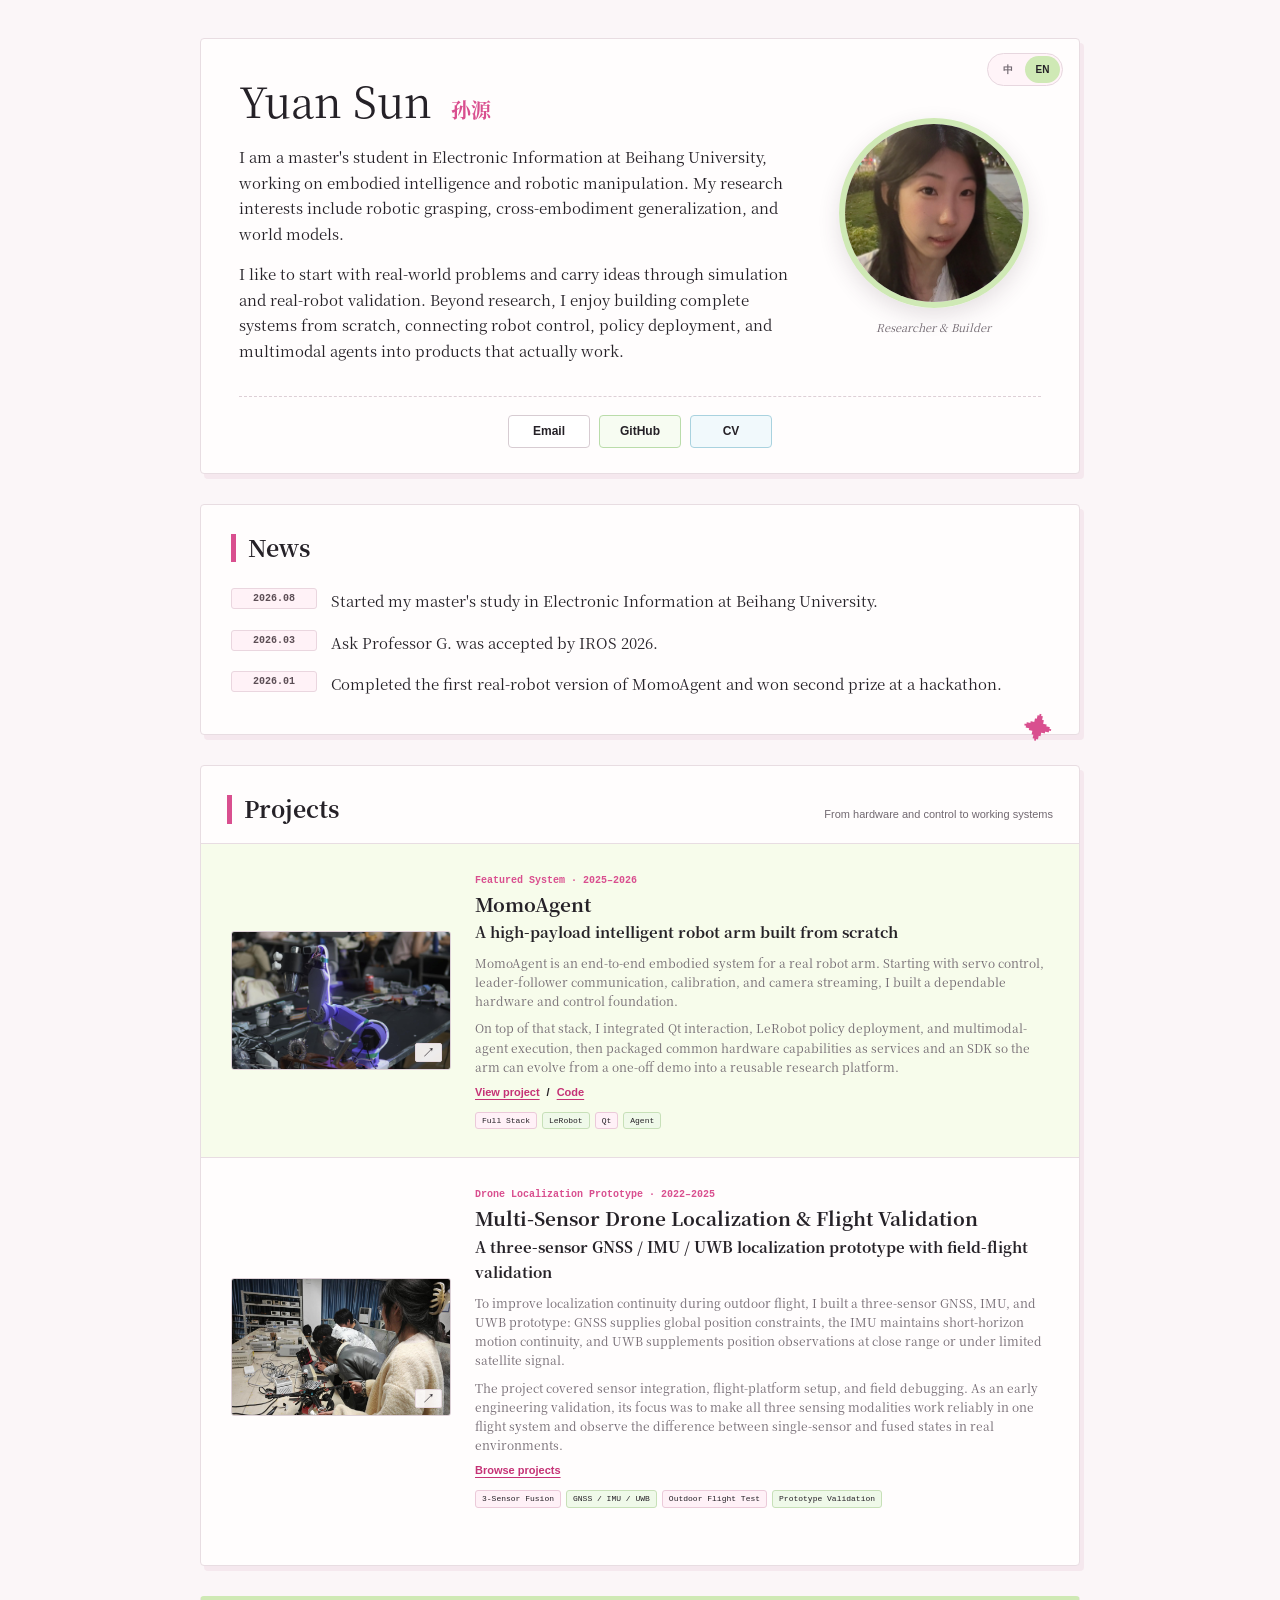
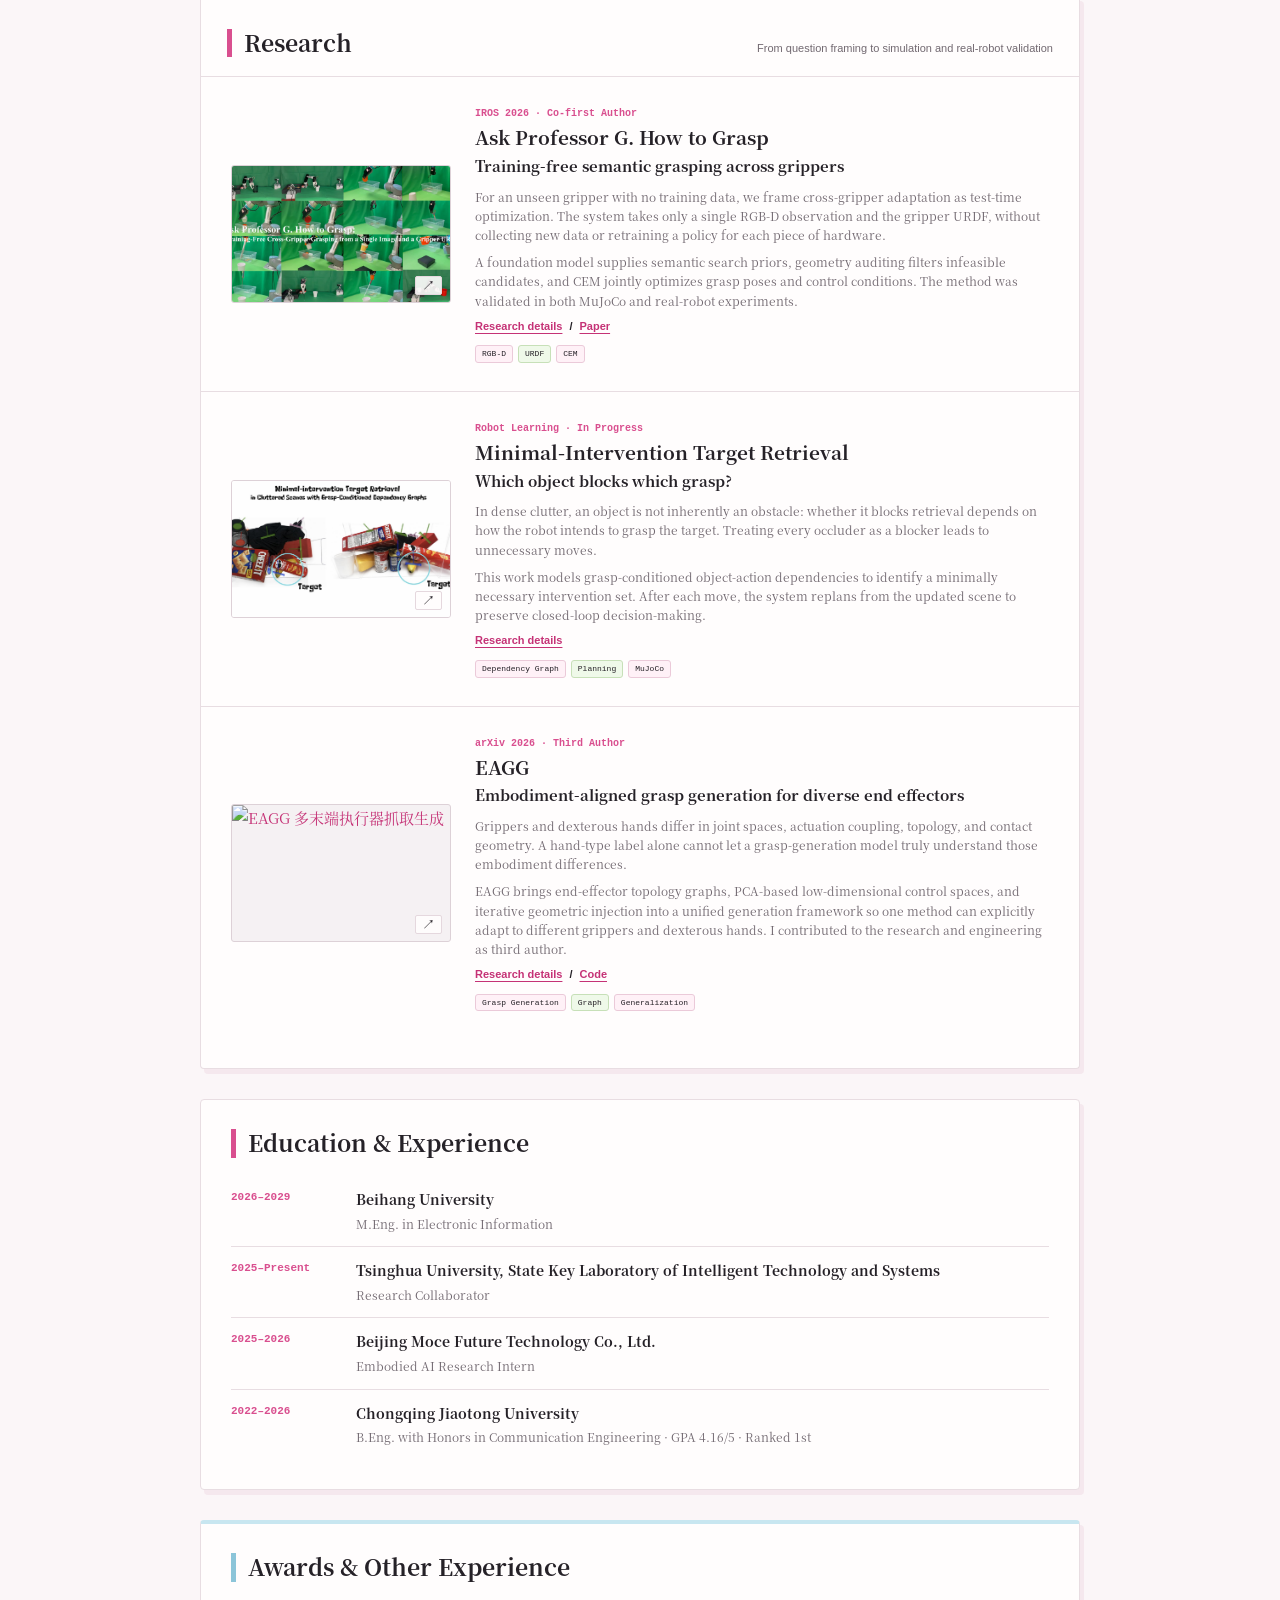
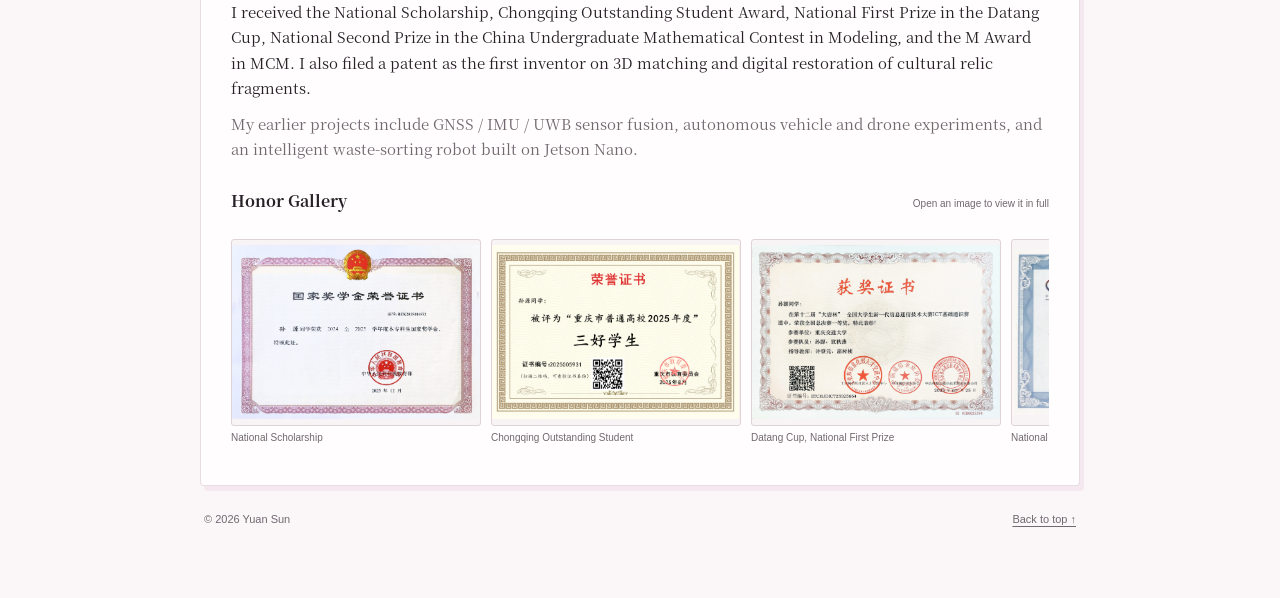
==== index.html @ 345ff71c "Present drone work as fusion prototype" ====
<!doctype html>
<html lang="zh-CN">
    <head>
        <meta charset="UTF-8"/>
        <meta name="viewport" content="width=device-width, initial-scale=1"/>
        <meta name="description" content="孙源的个人主页：具身智能、机器人抓取与真实机器人系统。"/>
        <title>孙源 | 具身智能与机器人</title>
        <link rel="icon" href="data:,"/>
        <link rel="stylesheet" href="styles.css"/>
        <script src="script.js" defer></script>
    </head>
    <body>
        <main class="page" id="top">
            <section class="profile-section" aria-labelledby="profile-title">
                <div class="language-switch" role="group" aria-label="语言 / Language">
                    <button type="button" data-lang-button="zh" aria-pressed="true">中</button>
                    <button type="button" data-lang-button="en" aria-pressed="false">EN</button>
                </div>
                <div class="profile-copy">
                    <h1 id="profile-title"><span data-zh="孙源" data-en="Yuan Sun">孙源</span> <small data-zh="Yuan Sun" data-en="孙源">Yuan Sun</small></h1>
                    <p data-zh="我是北京航空航天大学电子信息硕士研究生，目前围绕具身智能与机器人操作开展研究。我关注机器人抓取、跨具身泛化与世界模型。" data-en="I am a master's student in Electronic Information at Beihang University, working on embodied intelligence and robotic manipulation. My research interests include robotic grasping, cross-embodiment generalization, and world models.">
            我是北京航空航天大学电子信息硕士研究生，目前围绕具身智能与机器人操作开展研究。我关注机器人抓取、跨具身泛化与世界模型。 </p>
                    <p data-zh="我喜欢从现实问题出发，把方法一直做到仿真实验和真实机器人验证。除了科研，我也享受从零搭建完整系统，将机械臂控制、策略部署和多模态 Agent 连成真正能运行的产品。" data-en="I like to start with real-world problems and carry ideas through simulation and real-robot validation. Beyond research, I enjoy building complete systems from scratch, connecting robot control, policy deployment, and multimodal agents into products that actually work.">
            我喜欢从现实问题出发，去解决问题和验证方法，想要做真正有意义的工作。除了科研，我也享受从零搭建完整系统，将机械臂控制、策略部署和多模态 Agent 连成真正能运行的产品。 </p>
                </div>
                <figure class="profile-photo">
                    <img src="assets/profile2.jpg" width="900" height="1193" alt="孙源的生活照"/>
                    <figcaption data-zh="研究者 / 开发者" data-en="Researcher &amp; Builder">研究者 / 开发者</figcaption>
                </figure>
                <div class="profile-links">
                    <a href="mailto:17303347797@163.com">Email</a>
                    <a href="https://github.com/sunyuan1111" target="_blank" rel="noreferrer">GitHub</a>
                    <a href="Yuan_Resume%20(1).pdf" target="_blank" data-zh="简历" data-en="CV">CV</a>
                </div>
            </section>
            <section class="content-section news-section" id="news" aria-labelledby="news-title">
                <h2 data-zh="最近" data-en="News" id="news-title">最近</h2>
                <ul class="news-list">
                    <li>
                        <time>2026.08</time>
                        <span data-zh="开始在北京航空航天大学攻读电子信息硕士学位。" data-en="Started my master's study in Electronic Information at Beihang University.">开始在北京航空航天大学攻读电子信息硕士学位。</span>
                    </li>
                    <li>
                        <time>2026.03</time>
                        <span data-zh="Ask Professor G. 被 IROS 2026 接收。" data-en="Ask Professor G. was accepted by IROS 2026."><strong>Ask Professor G.</strong> 被 IROS 2026 接收。</span>
                    </li>
                    <li>
                        <time>2026.01</time>
                        <span data-zh="完成 MomoAgent 首版真实机械臂系统，并获黑客松二等奖。" data-en="Completed the first real-robot version of MomoAgent and won second prize at a hackathon.">完成 <strong>MomoAgent</strong> 首版真实机械臂系统并开源<br></span>
                    </li>
                </ul>
            </section>
            <section class="content-section projects-section" id="projects" aria-labelledby="projects-title">
                <div class="section-head">
                    <h2 id="projects-title" data-zh="项目" data-en="Projects">项目</h2>
                    <p data-zh="从硬件、控制到可用系统" data-en="From hardware and control to working systems">从硬件、控制到可用系统</p>
                </div>
                <article class="project-row featured">
                    <a class="project-media" href="momoagent.html"> <img src="assets/momo1.jpg" width="1400" height="788" alt="MomoAgent 真实机械臂演示"/> </a>
                    <div class="project-copy">
                        <p class="venue" data-zh="重点系统 · 2025–2026" data-en="Featured System · 2025–2026"> 2025–2026</p>
                        <h3><a href="momoagent.html">MomoAgent</a></h3>
                        <p class="subtitle" data-zh="从零构建的高负载智能机械臂" data-en="A high-payload intelligent robot arm built from scratch">从零构建的高负载智能机械臂</p>
                        <p data-zh="MomoAgent 是一套面向真实机械臂的端到端具身系统。我从舵机控制、主从臂通信、标定和相机传输出发，搭建了能够稳定运行的硬件与控制底座。" data-en="MomoAgent is an end-to-end embodied system for a real robot arm. Starting with servo control, leader-follower communication, calibration, and camera streaming, I built a dependable hardware and control foundation.">MomoAgent 是一套面向真实机械臂的端到端具身系统。我从舵机控制、主从臂通信、标定和相机传输出发，搭建了能够稳定运行的硬件与控制底座。</p>
                        <p data-zh="在此之上，我接入 Qt 交互、LeRobot 策略部署与多模态 Agent 执行，并将常用硬件能力封装为服务与 SDK，让机械臂从一次性演示逐步成为可复用、可迭代的研究平台。" data-en="On top of that stack, I integrated Qt interaction, LeRobot policy deployment, and multimodal-agent execution, then packaged common hardware capabilities as services and an SDK so the arm can evolve from a one-off demo into a reusable research platform.">在此之上，我接入 Qt 交互、LeRobot 策略部署与多模态 Agent 执行，并将常用硬件能力封装为服务与 SDK，让机械臂从一次性演示逐步成为可复用、可迭代的研究平台。</p>
                        <p class="project-links"><a href="momoagent.html" data-zh="查看项目详情" data-en="View project">查看项目详情</a><span aria-hidden="true">/</span><a href="https://github.com/wanhaoniu/MomoAgent" target="_blank" rel="noreferrer">Code</a></p>
                        <div class="tags">
                            <span>Full Stack</span>
                            <span>LeRobot</span>
                            <span>Qt</span>
                            <span>Agent</span>
                        </div>
                    </div>
                </article>
                <article class="project-row">
                    <a class="project-media" href="projects.html"> <img src="项目照片/无人机3.png" width="1400" height="788" alt="无人机实验"/> </a>
                    <div class="project-copy">
                        <p class="venue" data-zh="无人机定位原型 · 2022–2025" data-en="Drone Localization Prototype · 2022–2025">
 2022–2025</p>
                        <h3><a href="projects.html" data-zh="多源融合无人机定位与飞行验证" data-en="Multi-Sensor Drone Localization &amp; Flight Validation">多源融合无人机定位与飞行验证</a></h3>
                        <p class="subtitle" data-zh="GNSS / IMU / UWB 三源定位原型与外场飞行调试" data-en="A three-sensor GNSS / IMU / UWB localization prototype with field-flight validation">GNSS / IMU / UWB 三源定位原型与外场飞行调试</p>
                        <p data-zh="围绕无人机在外场飞行中的定位连续性，我完成了 GNSS、IMU 与 UWB 的三源定位原型：GNSS 提供全局位置约束，IMU 保持短时运动状态连续，UWB 为近距离与信号受限条件补充位置观测。" data-en="To improve localization continuity during outdoor flight, I built a three-sensor GNSS, IMU, and UWB prototype: GNSS supplies global position constraints, the IMU maintains short-horizon motion continuity, and UWB supplements position observations at close range or under limited satellite signal.">围绕无人机在外场飞行中的定位连续性，我完成了 GNSS、IMU 与 UWB 的三源定位原型：GNSS 提供全局位置约束，IMU 保持短时运动状态连续，UWB 为近距离与信号受限条件补充位置观测。</p>
                        <p data-zh="项目覆盖传感器接入、飞行平台集成与外场调试；我将它作为一次早期工程验证，重点是让三类传感器在同一飞行系统中稳定协同，并观察真实环境中单源与融合状态的差异。" data-en="The project covered sensor integration, flight-platform setup, and field debugging. As an early engineering validation, its focus was to make all three sensing modalities work reliably in one flight system and observe the difference between single-sensor and fused states in real environments.">项目覆盖传感器接入、飞行平台集成与外场调试；我将它作为一次早期工程验证，重点是让三类传感器在同一飞行系统中稳定协同，并观察真实环境中单源与融合状态的差异。</p>
                        <p class="project-links"><a href="projects.html" data-zh="查看项目集合" data-en="Browse projects">查看项目集合</a></p>
                        <div class="tags">
                            <span>3-Sensor Fusion</span>
                            <span>GNSS / IMU / UWB</span>
                            <span>Outdoor Flight Test</span>
                            <span>Prototype Validation</span>
                        </div>
                    </div>
                </article>
            </section>
            <section class="content-section projects-section research-section" id="research" aria-labelledby="research-title">
                <div class="section-head">
                    <h2 id="research-title" data-zh="科研" data-en="Research">科研</h2>
                    <p data-zh="从问题定义到仿真与真机验证" data-en="From question framing to simulation and real-robot validation">从问题定义到仿真与真机验证</p>
                </div>
                <article class="project-row">
                    <a class="project-media" href="ask-professor-g.html"> <img src="assets/iros.jpg" width="1400" height="784" alt="Ask Professor G 跨夹爪抓取实验"/> </a>
                    <div class="project-copy">
                        <p class="venue" data-zh="IROS 2026 · 共同一作" data-en="IROS 2026 · Co-first Author">IROS 2026
</p>
                        <h3><a href="ask-professor-g.html">Ask Professor G. How to Grasp</a></h3>
                        <p class="subtitle" data-zh="无需训练的跨夹爪语义抓取" data-en="Training-free semantic grasping across grippers">无需训练的跨夹爪语义抓取</p>
                        <p data-zh="面对一个没有训练数据的新夹爪，我们将跨夹爪适配转化为测试时优化：系统只接收单帧 RGB-D 观测和夹爪 URDF，不依赖为每种硬件重新采集数据或训练策略。" data-en="For an unseen gripper with no training data, we frame cross-gripper adaptation as test-time optimization. The system takes only a single RGB-D observation and the gripper URDF, without collecting new data or retraining a policy for each piece of hardware.">面对一个没有训练数据的新夹爪，我们将跨夹爪适配转化为测试时优化：系统只接收单帧 RGB-D 观测和夹爪 URDF，不依赖为每种硬件重新采集数据或训练策略。</p>
                        <p data-zh="基础模型提供语义搜索先验，几何审计筛除不可执行候选，再通过 CEM 联合优化抓取位姿与控制条件；方法已在 MuJoCo 与真实机器人上完成验证。" data-en="A foundation model supplies semantic search priors, geometry auditing filters infeasible candidates, and CEM jointly optimizes grasp poses and control conditions. The method was validated in both MuJoCo and real-robot experiments.">基础模型提供语义搜索先验，几何审计筛除不可执行候选，再通过 CEM 联合优化抓取位姿与控制条件；方法已在 MuJoCo 与真实机器人上完成验证。</p>
                        <p class="project-links"><a href="ask-professor-g.html" data-zh="研究详情" data-en="Research details">研究详情</a><span aria-hidden="true">/</span><a href="项目照片/iros.pdf" target="_blank" rel="noreferrer">Paper</a></p>
                        <div class="tags">
                            <span>RGB-D</span>
                            <span>URDF</span>
                            <span>CEM</span>
                        </div>
                    </div>
                </article>
                <article class="project-row">
                    <a class="project-media" href="minimal-intervention.html"> <img src="assets/corl1.jpg" width="1400" height="788" alt="抓取条件下的物体动作依赖"/> </a>
                    <div class="project-copy">
                        <p class="venue" data-zh="机器人学习 · 进行中" data-en="Robot Learning · In Progress">CORL 2026
</p>
                        <h3><a href="minimal-intervention.html">Minimal-Intervention Target Retrieval</a></h3>
                        <p class="subtitle" data-zh="哪个物体，阻塞了哪一个抓取？" data-en="Which object blocks which grasp?">哪个物体，阻塞了哪一个抓取？</p>
                        <p data-zh="在密集堆叠中，一个物体并不天然是障碍物：它是否阻塞，取决于机器人此刻想以哪种方式抓取目标。若把所有遮挡都当作障碍，系统会产生不必要的搬运。" data-en="In dense clutter, an object is not inherently an obstacle: whether it blocks retrieval depends on how the robot intends to grasp the target. Treating every occluder as a blocker leads to unnecessary moves.">在密集堆叠中，一个物体并不天然是障碍物：它是否阻塞，取决于机器人此刻想以哪种方式抓取目标。若把所有遮挡都当作障碍，系统会产生不必要的搬运。</p>
                        <p data-zh="该工作建模抓取条件下的物体–动作依赖，寻找最小必要介入集合；每次移动后，系统再基于新场景重新规划，以保持闭环决策。" data-en="This work models grasp-conditioned object-action dependencies to identify a minimally necessary intervention set. After each move, the system replans from the updated scene to preserve closed-loop decision-making.">该工作建模抓取条件下的物体–动作依赖，寻找最小必要介入集合；每次移动后，系统再基于新场景重新规划，以保持闭环决策。</p>
                        <p class="project-links"><a href="minimal-intervention.html" data-zh="研究详情" data-en="Research details">研究详情</a></p>
                        <div class="tags">
                            <span>Dependency Graph</span>
                            <span>Planning</span>
                            <span>MuJoCo</span>
                        </div>
                    </div>
                </article>
                <article class="project-row">
                    <a class="project-media" href="eagg.html"> <img src="assets/eagg1.jpg" width="1400" height="788" alt="EAGG 多末端执行器抓取生成"/> </a>
                    <div class="project-copy">
                        <p class="venue" data-zh="arXiv 2026 · 第三作者" data-en="arXiv 2026 · Third Author">TRO
</p>
                        <h3><a href="eagg.html">EAGG</a></h3>
                        <p class="subtitle" data-zh="面向多末端执行器的具身对齐抓取生成" data-en="Embodiment-aligned grasp generation for diverse end effectors">面向多末端执行器的具身对齐抓取生成</p>
                        <p data-zh="不同夹爪与灵巧手的关节维度、驱动耦合、拓扑结构和接触几何并不统一；仅用一个手型标签，无法让抓取生成模型真正理解具身差异。" data-en="Grippers and dexterous hands differ in joint spaces, actuation coupling, topology, and contact geometry. A hand-type label alone cannot let a grasp-generation model truly understand those embodiment differences.">不同夹爪与灵巧手的关节维度、驱动耦合、拓扑结构和接触几何并不统一；仅用一个手型标签，无法让抓取生成模型真正理解具身差异。</p>
                        <p data-zh="EAGG 将末端执行器拓扑图、PCA 低维控制空间与迭代几何注入引入统一生成框架，使同一套方法能够显式适配不同的夹爪与灵巧手。我作为第三作者参与了研究与工程实现。" data-en="EAGG brings end-effector topology graphs, PCA-based low-dimensional control spaces, and iterative geometric injection into a unified generation framework so one method can explicitly adapt to different grippers and dexterous hands. I contributed to the research and engineering as third author.">EAGG 将末端执行器拓扑图、PCA 低维控制空间与迭代几何注入引入统一生成框架，使同一套方法能够显式适配不同的夹爪与灵巧手。我作为第三作者参与了研究与工程实现。</p>
                        <p class="project-links"><a href="eagg.html" data-zh="研究详情" data-en="Research details">研究详情</a><span aria-hidden="true">/</span><a href="https://github.com/wanhaoniu/EAGG" target="_blank" rel="noreferrer">Code</a></p>
                        <div class="tags">
                            <span>Grasp Generation</span>
                            <span>Graph</span>
                            <span>Generalization</span>
                        </div>
                    </div>
                </article>
            </section>
            <section class="content-section" id="experience" aria-labelledby="experience-title">
                <h2 id="experience-title" data-zh="学习与工作" data-en="Education &amp; Experience">学习与工作</h2>
                <ol class="experience-list">
                    <li>
                        <time data-zh="2026–2029" data-en="2026–2029">2026–2029</time>
                        <div>
                            <strong data-zh="北京航空航天大学" data-en="Beihang University">北京航空航天大学</strong>
                            <span data-zh="电子信息硕士" data-en="M.Eng. in Electronic Information">电子信息硕士</span>
                        </div>
                    </li>
                    <li>
                        <time data-zh="2025–至今" data-en="2025–Present">2025–至今</time>
                        <div>
                            <strong data-zh="清华大学智能技术与系统实验室" data-en="Tsinghua University, State Key Laboratory of Intelligent Technology and Systems">清华大学智能技术与系统实验室</strong>
                            <span data-zh="科研合作者" data-en="Research Collaborator">科研合作者</span>
                        </div>
                    </li>
                    <li>
                        <time>2025–2026</time>
                        <div>
                            <strong data-zh="北京莫测未来科技有限公司" data-en="Beijing Moce Future Technology Co., Ltd.">北京莫测未来科技有限公司</strong>
                            <span data-zh="具身智能科研实习" data-en="Embodied AI Research Intern">具身智能科研实习</span>
                        </div>
                    </li>
                    <li>
                        <time>2022–2026</time>
                        <div>
                            <strong data-zh="重庆交通大学" data-en="Chongqing Jiaotong University">重庆交通大学</strong>
                            <span data-zh="通信工程荣誉学士 · GPA 4.16/5 · 专业第 1" data-en="B.Eng. with Honors in Communication Engineering · GPA 4.16/5 · Ranked 1st">通信工程荣誉学士 · GPA 4.16/5 · 专业第 1</span>
                        </div>
                    </li>
                </ol>
            </section>
            <section class="content-section awards-section" aria-labelledby="awards-title">
                <h2 id="awards-title" data-zh="荣誉与其他经历" data-en="Awards &amp; Other Experience">荣誉与其他经历</h2>
                <p data-zh="我曾获得国家奖学金、重庆市三好学生、“大唐杯”国家一等奖、全国大学生数学建模竞赛国家二等奖与 MCM M 奖，并作为第一发明人申请文物碎片三维匹配与数字化修复专利。" data-en="I received the National Scholarship, Chongqing Outstanding Student Award, National First Prize in the Datang Cup, National Second Prize in the China Undergraduate Mathematical Contest in Modeling, and the M Award in MCM. I also filed a patent as the first inventor on 3D matching and digital restoration of cultural relic fragments.">
          我曾获得国家奖学金、重庆市三好学生、“大唐杯”国家一等奖、全国大学生数学建模竞赛国家二等奖与 MCM M 奖，并作为第一发明人申请文物碎片三维匹配与数字化修复专利。 </p>
                <p data-zh="此前还做过 GNSS / IMU / UWB 多源融合、无人车与无人机实验，以及基于 Jetson Nano 的智能垃圾分类机器人。" data-en="My earlier projects include GNSS / IMU / UWB sensor fusion, autonomous vehicle and drone experiments, and an intelligent waste-sorting robot built on Jetson Nano.">
          此前还做过 GNSS / IMU / UWB 多源融合、无人车与无人机实验，以及基于 Jetson Nano 的智能垃圾分类机器人。 </p>
                <div class="award-wall-head">
                    <h3 data-zh="荣誉照片墙" data-en="Honor Gallery">荣誉照片墙</h3>
                    <p data-zh="点击查看原图" data-en="Open an image to view it in full">点击查看原图</p>
                </div>
                <div class="award-marquee" aria-label="荣誉证明照片墙">
                    <div class="award-track award-track-forward">
                        <figure><a href="获奖证明/国家奖学金.png" target="_blank" rel="noreferrer"><img src="获奖证明/国家奖学金.png" alt="国家奖学金荣誉证书"/></a><figcaption data-zh="国家奖学金" data-en="National Scholarship">国家奖学金</figcaption></figure>
                        <figure><a href="获奖证明/三好学生.png" target="_blank" rel="noreferrer"><img src="获奖证明/三好学生.png" alt="重庆市三好学生荣誉证书"/></a><figcaption data-zh="重庆市三好学生" data-en="Chongqing Outstanding Student">重庆市三好学生</figcaption></figure>
                        <figure><a href="获奖证明/大唐杯.JPG" target="_blank" rel="noreferrer"><img src="获奖证明/大唐杯.JPG" alt="大唐杯国家一等奖证书"/></a><figcaption data-zh="大唐杯国家一等奖" data-en="Datang Cup, National First Prize">大唐杯国家一等奖</figcaption></figure>
                        <figure><a href="获奖证明/数模国赛.png" target="_blank" rel="noreferrer"><img src="获奖证明/数模国赛.png" alt="全国大学生数学建模竞赛国家二等奖证书"/></a><figcaption data-zh="数模国赛国家二等奖" data-en="National Modeling Contest, Second Prize">数模国赛国家二等奖</figcaption></figure>
                        <figure><a href="获奖证明/美赛.png" target="_blank" rel="noreferrer"><img src="获奖证明/美赛.png" alt="美国大学生数学建模竞赛获奖证明"/></a><figcaption data-zh="MCM 数学建模竞赛" data-en="MCM Mathematical Modeling Contest">MCM 数学建模竞赛</figcaption></figure>
                        <figure><a href="获奖证明/美赛2.png" target="_blank" rel="noreferrer"><img src="获奖证明/美赛2.png" alt="美国大学生数学建模竞赛证书"/></a><figcaption data-zh="MCM M 奖" data-en="MCM Meritorious Winner">MCM M 奖</figcaption></figure>
                        <figure><a href="获奖证明/发明专利.png" target="_blank" rel="noreferrer"><img src="获奖证明/发明专利.png" alt="文物碎片三维匹配与数字化修复专利"/></a><figcaption data-zh="发明专利" data-en="Invention Patent">发明专利</figcaption></figure>
                        <figure aria-hidden="true"><a tabindex="-1" href="获奖证明/国家奖学金.png" target="_blank" rel="noreferrer"><img src="获奖证明/国家奖学金.png" alt=""/></a><figcaption>国家奖学金</figcaption></figure>
                        <figure aria-hidden="true"><a tabindex="-1" href="获奖证明/三好学生.png" target="_blank" rel="noreferrer"><img src="获奖证明/三好学生.png" alt=""/></a><figcaption>重庆市三好学生</figcaption></figure>
                        <figure aria-hidden="true"><a tabindex="-1" href="获奖证明/大唐杯.JPG" target="_blank" rel="noreferrer"><img src="获奖证明/大唐杯.JPG" alt=""/></a><figcaption>大唐杯国家一等奖</figcaption></figure>
                        <figure aria-hidden="true"><a tabindex="-1" href="获奖证明/数模国赛.png" target="_blank" rel="noreferrer"><img src="获奖证明/数模国赛.png" alt=""/></a><figcaption>数模国赛国家二等奖</figcaption></figure>
                        <figure aria-hidden="true"><a tabindex="-1" href="获奖证明/美赛.png" target="_blank" rel="noreferrer"><img src="获奖证明/美赛.png" alt=""/></a><figcaption>MCM 数学建模竞赛</figcaption></figure>
                        <figure aria-hidden="true"><a tabindex="-1" href="获奖证明/美赛2.png" target="_blank" rel="noreferrer"><img src="获奖证明/美赛2.png" alt=""/></a><figcaption>MCM M 奖</figcaption></figure>
                        <figure aria-hidden="true"><a tabindex="-1" href="获奖证明/发明专利.png" target="_blank" rel="noreferrer"><img src="获奖证明/发明专利.png" alt=""/></a><figcaption>发明专利</figcaption></figure>
                    </div>
                    <div class="award-track award-track-reverse">
                        <figure><a href="获奖证明/大创1.png" target="_blank" rel="noreferrer"><img src="获奖证明/大创1.png" alt="大学生创新创业项目证明"/></a><figcaption data-zh="大学生创新创业项目" data-en="Innovation and Entrepreneurship Project">大学生创新创业项目</figcaption></figure>
                        <figure><a href="获奖证明/大创2.png" target="_blank" rel="noreferrer"><img src="获奖证明/大创2.png" alt="大学生创新创业项目荣誉"/></a><figcaption data-zh="大学生创新创业项目" data-en="Innovation and Entrepreneurship Project">大学生创新创业项目</figcaption></figure>
                        <figure><a href="获奖证明/大创3.png" target="_blank" rel="noreferrer"><img src="获奖证明/大创3.png" alt="大学生创新创业项目结项证明"/></a><figcaption data-zh="大学生创新创业项目" data-en="Innovation and Entrepreneurship Project">大学生创新创业项目</figcaption></figure>
                        <figure><a href="获奖证明/机器人.png" target="_blank" rel="noreferrer"><img src="获奖证明/机器人.png" alt="机器人竞赛荣誉证明"/></a><figcaption data-zh="机器人竞赛" data-en="Robotics Competition">机器人竞赛</figcaption></figure>
                        <figure><a href="获奖证明/凌特杯.png" target="_blank" rel="noreferrer"><img src="获奖证明/凌特杯.png" alt="凌特杯获奖证明"/></a><figcaption data-zh="凌特杯" data-en="Lingte Cup">凌特杯</figcaption></figure>
                        <figure><a href="获奖证明/成绩.png" target="_blank" rel="noreferrer"><img src="获奖证明/成绩.png" alt="学习成绩证明"/></a><figcaption data-zh="学习成绩" data-en="Academic Record">学习成绩</figcaption></figure>
                        <figure aria-hidden="true"><a tabindex="-1" href="获奖证明/大创1.png" target="_blank" rel="noreferrer"><img src="获奖证明/大创1.png" alt=""/></a><figcaption>大学生创新创业项目</figcaption></figure>
                        <figure aria-hidden="true"><a tabindex="-1" href="获奖证明/大创2.png" target="_blank" rel="noreferrer"><img src="获奖证明/大创2.png" alt=""/></a><figcaption>大学生创新创业项目</figcaption></figure>
                        <figure aria-hidden="true"><a tabindex="-1" href="获奖证明/大创3.png" target="_blank" rel="noreferrer"><img src="获奖证明/大创3.png" alt=""/></a><figcaption>大学生创新创业项目</figcaption></figure>
                        <figure aria-hidden="true"><a tabindex="-1" href="获奖证明/机器人.png" target="_blank" rel="noreferrer"><img src="获奖证明/机器人.png" alt=""/></a><figcaption>机器人竞赛</figcaption></figure>
                        <figure aria-hidden="true"><a tabindex="-1" href="获奖证明/凌特杯.png" target="_blank" rel="noreferrer"><img src="获奖证明/凌特杯.png" alt=""/></a><figcaption>凌特杯</figcaption></figure>
                        <figure aria-hidden="true"><a tabindex="-1" href="获奖证明/成绩.png" target="_blank" rel="noreferrer"><img src="获奖证明/成绩.png" alt=""/></a><figcaption>学习成绩</figcaption></figure>
                    </div>
                </div>
            </section>
            <footer class="site-footer">
                <span>© <span data-current-year></span> Yuan Sun</span>
                <a href="#top" data-zh="回到顶部 ↑" data-en="Back to top ↑">回到顶部 ↑</a>
            </footer>
        </main>
    </body>
</html>
---- styles.css ----
:root {
  --ink: #252127;
  --muted: #716870;
  --paper: #fffdfd;
  --page: #fbf6f8;
  --pink: #d94f8f;
  --pink-soft: #f6b2cf;
  --green: #cfe9b5;
  --blue: #c8e6f0;
  --yellow: #ffe69a;
  --line: #e8dde2;
  --serif: "Noto Serif SC Local", Georgia, "Times New Roman", "Songti SC", "SimSun", serif;
  --sans: Inter, ui-sans-serif, -apple-system, BlinkMacSystemFont, "Segoe UI", "PingFang SC", "Microsoft YaHei", sans-serif;
  --mono: "SFMono-Regular", Consolas, "Liberation Mono", Menlo, monospace;
}

@font-face {
  font-family: "CEF Title Local";
  src: url("fonts/cef-title-subset.woff2") format("woff2");
  font-weight: 400;
  font-style: normal;
  font-display: swap;
}

@font-face {
  font-family: "Noto Serif SC Local";
  src: url("fonts/noto-serif-sc-regular-subset.woff2") format("woff2");
  font-weight: 400;
  font-style: normal;
  font-display: swap;
}

@font-face {
  font-family: "Noto Serif SC Local";
  src: url("fonts/noto-serif-sc-bold-subset.woff2") format("woff2");
  font-weight: 700;
  font-style: normal;
  font-display: swap;
}

* { box-sizing: border-box; }
html { scroll-behavior: smooth; }
body {
  margin: 0;
  color: var(--ink);
  background: var(--page);
  font-family: var(--serif);
  font-size: 15px;
  line-height: 1.7;
  letter-spacing: 0;
}
a { color: #c53276; text-underline-offset: 3px; cursor: pointer; }
img { display: block; max-width: 100%; }
::selection { color: white; background: var(--pink); }

.page { width: min(880px, calc(100% - 40px)); margin: 38px auto 46px; }
.profile-section, .content-section {
  margin-top: 30px;
  background: var(--paper);
  border: 1px solid var(--line);
  border-radius: 4px;
  box-shadow: 4px 5px 0 rgba(223, 181, 200, .22);
}

.profile-section {
  position: relative;
  display: grid;
  grid-template-columns: minmax(0, 1fr) 215px;
  padding: 38px 38px 25px;
  align-items: center;
}
.language-switch {
  position: absolute;
  top: 14px;
  right: 16px;
  display: inline-flex;
  padding: 2px;
  background: #fff4f8;
  border: 1px solid #e7d7df;
  border-radius: 999px;
}
.language-switch button {
  min-width: 35px;
  height: 27px;
  padding: 0 8px;
  color: var(--muted);
  background: transparent;
  border: 0;
  border-radius: 999px;
  font-size: 10px;
  font-weight: 800;
  font-family: var(--sans);
  cursor: pointer;
}
.language-switch button[aria-pressed="true"] { color: var(--ink); background: var(--green); }
.profile-copy { padding-right: 30px; }
.eyebrow { margin: 0 0 10px !important; color: var(--pink); font-family: var(--mono); font-size: 10px; font-weight: 700; letter-spacing: .08em; }
.profile-copy h1 { margin: 0 0 18px; font-size: 42px; line-height: 1.1; }
.profile-copy h1 > span:first-child { font-family: "CEF Title Local", var(--serif); font-weight: 400; }
.profile-copy h1 small { margin-left: 8px; color: var(--pink); font-size: 20px; font-weight: 600; }
.profile-copy p { margin: 0 0 15px; }
.profile-photo { margin: 0; text-align: center; }
.profile-photo img {
  width: 190px;
  height: 190px;
  margin: 0 auto;
  object-fit: cover;
  object-position: center 24%;
  border: 6px solid var(--green);
  border-radius: 50%;
  box-shadow: 0 8px 22px rgba(74, 52, 64, .14);
}
.profile-photo figcaption { margin-top: 10px; color: var(--muted); font-size: 11px; font-style: italic; }
.profile-links {
  grid-column: 1 / -1;
  display: flex;
  justify-content: center;
  gap: 9px;
  margin-top: 18px;
  padding-top: 18px;
  border-top: 1px dashed #ddcfd6;
}
.profile-links a {
  min-width: 82px;
  padding: 5px 12px;
  color: var(--ink);
  background: white;
  border: 1px solid #d7ccd2;
  border-radius: 4px;
  font-size: 12px;
  font-weight: 700;
  font-family: var(--sans);
  text-align: center;
  text-decoration: none;
}
.profile-links a:nth-child(2) { background: #f7fcf2; border-color: #badcaa; }
.profile-links a:nth-child(3) { background: #f1f9fc; border-color: #a9d2df; }
.profile-links a:hover, .profile-links a:focus-visible { color: white; background: var(--pink); border-color: var(--pink); }

.content-section { padding: 29px 30px; scroll-margin-top: 16px; }
.content-section h2, .section-head h2 {
  margin: 0;
  padding-left: 12px;
  border-left: 5px solid var(--pink);
  font-size: 23px;
  line-height: 1.25;
}
html[lang="zh-CN"] .content-section h2,
html[lang="zh-CN"] .section-head h2 {
  font-family: var(--serif);
  font-weight: 600;
}
.news-section { position: relative; }
.news-section::after { position: absolute; right: 26px; bottom: -17px; z-index: 1; color: var(--pink); content: "✦"; font-size: 29px; transform: rotate(12deg); }
.news-list { margin: 18px 0 0; padding: 0; list-style: none; }
.news-list li { display: grid; grid-template-columns: 86px 1fr; gap: 14px; padding: 8px 0; }
.news-list time {
  align-self: start;
  padding: 1px 7px;
  color: #5c4e55;
  background: #fff2f7;
  border: 1px solid #ead6df;
  border-radius: 3px;
  font-family: var(--mono);
  font-size: 10px;
  font-weight: 700;
  text-align: center;
}

.projects-section { padding-right: 0; padding-left: 0; overflow: hidden; }
.section-head { display: flex; padding: 0 26px 19px; align-items: end; justify-content: space-between; border-bottom: 1px solid var(--line); }
.section-head p { margin: 0; color: var(--muted); font-size: 11px; }
.project-row {
  display: grid;
  grid-template-columns: 220px minmax(0, 1fr);
  gap: 24px;
  padding: 28px 30px;
  align-items: center;
  border-bottom: 1px solid var(--line);
}
.project-row:last-child { border-bottom: 0; }
.project-row.featured { background: #f7fceb; }
.research-section { border-top: 4px solid var(--green); }
.project-media { position: relative; overflow: hidden; background: #f5f1f3; border: 1px solid #ddd1d7; border-radius: 3px; text-decoration: none; }
.project-media[href]::after { position: absolute; right: 8px; bottom: 7px; padding: 2px 6px; color: var(--ink); content: "↗"; background: rgba(255, 253, 253, .9); border: 1px solid #e5d8de; border-radius: 2px; font-family: var(--sans); font-size: 13px; line-height: 1; }
.project-media img { width: 100%; height: auto; aspect-ratio: 16 / 10; object-fit: cover; transition: transform .2s ease; }
a.project-media:hover img, a.project-media:focus-visible img { transform: scale(1.025); }
.venue { margin: 0 0 3px; color: var(--pink); font-family: var(--mono); font-size: 10px; font-weight: 700; }
.project-copy h3 { margin: 0; font-size: 19px; line-height: 1.3; }
.project-copy h3 a { color: var(--ink); text-decoration: none; }
.project-copy h3 a:hover, .project-copy h3 a:focus-visible { color: var(--pink); }
.project-copy .subtitle { margin: 3px 0 8px; color: var(--ink); font-weight: 700; }
.project-copy > p:not(.venue):not(.subtitle):not(.project-links) { margin: 0; color: var(--muted); font-size: 12px; line-height: 1.6; }
.project-copy > p:not(.venue):not(.subtitle):not(.project-links) + p:not(.venue):not(.subtitle):not(.project-links) { margin-top: 8px; }
.project-links { display: flex; gap: 7px; margin: 7px 0 0; font-size: 11px; font-weight: 700; }
.project-links, .section-head > p, .site-footer { font-family: var(--sans); }
.tags { display: flex; flex-wrap: wrap; gap: 5px; margin-top: 10px; }
.tags span { padding: 1px 6px; background: #fff1f7; border: 1px solid #ebcad9; border-radius: 3px; font-family: var(--mono); font-size: 8px; }
.tags span:nth-child(2n) { background: #eff9e9; border-color: #c7e0b8; }

.experience-list { margin: 18px 0 0; padding: 0; list-style: none; }
.experience-list li { display: grid; grid-template-columns: 105px 1fr; gap: 20px; padding: 12px 0; border-bottom: 1px solid var(--line); }
.experience-list li:last-child { border-bottom: 0; }
.experience-list time { color: var(--pink); font-family: var(--mono); font-size: 11px; font-weight: 700; }
.experience-list strong, .experience-list span { display: block; }
.experience-list strong { font-size: 14px; }
.experience-list span { margin-top: 2px; color: var(--muted); font-size: 12px; }
.awards-section { border-top: 4px solid var(--blue); }
.awards-section h2 { border-left-color: #8cc5d9; }
.awards-section p { margin: 17px 0 0; }
.awards-section p + p { margin-top: 10px; color: var(--muted); }
.award-wall-head { display: flex; align-items: baseline; justify-content: space-between; gap: 18px; margin-top: 25px; }
.award-wall-head h3 { margin: 0; color: var(--ink); font-size: 16px; }
.award-wall-head p { margin: 0; color: var(--muted); font-family: var(--sans); font-size: 10px; }
.award-marquee { position: relative; height: 229px; margin-top: 13px; overflow: hidden; padding: 12px 0; }
.award-track { display: flex; width: max-content; height: 100%; gap: 10px; align-items: center; animation: award-scroll 54s linear infinite; }
.award-marquee:hover .award-track { animation-play-state: paused; }
.award-track figure { flex: 0 0 250px; margin: 0; }
.award-track a {
  display: grid;
  height: 187px;
  overflow: hidden;
  background: #f8f4f5;
  border: 1px solid #ded3d8;
  border-radius: 3px;
  place-items: center;
}
.award-track img { width: 100%; height: 100%; object-fit: contain; transition: transform .2s ease; }
.award-track a:hover img, .award-track a:focus-visible img { transform: scale(1.035); }
.award-track figcaption { overflow: hidden; margin-top: 5px; color: var(--muted); font-family: var(--sans); font-size: 10px; line-height: 1.35; text-overflow: ellipsis; white-space: nowrap; }
@keyframes award-scroll { to { transform: translateX(-50%); } }

.detail-page { width: min(980px, calc(100% - 40px)); }
.detail-nav {
  display: flex;
  justify-content: space-between;
  margin: 0 4px 17px;
  color: var(--muted);
  font-family: var(--sans);
  font-size: 11px;
  font-weight: 700;
}
.detail-nav a { color: var(--ink); }
.detail-hero, .detail-title, .detail-section, .detail-grid > article, .project-gallery figure {
  background: var(--paper);
  border: 1px solid var(--line);
  border-radius: 4px;
  box-shadow: 4px 5px 0 rgba(223, 181, 200, .22);
}
.detail-hero {
  display: block;
  padding: 38px;
}
.detail-hero > div { max-width: 680px; }
.detail-hero h1, .detail-title h1 { margin: 0; font-size: 38px; line-height: 1.15; }
.detail-hero img {
  width: 100%;
  height: 300px;
  margin-top: 29px;
  object-fit: cover;
  object-position: center 55%;
  border: 1px solid #ded2d8;
  border-radius: 3px;
}
.detail-lede { max-width: 34rem; margin: 15px 0 0; font-size: 17px; line-height: 1.65; }
.detail-links { display: flex; flex-wrap: wrap; gap: 8px; margin-top: 22px; }
.detail-links a {
  padding: 5px 10px;
  color: var(--ink);
  background: #fff7fb;
  border: 1px solid #e7cbd9;
  border-radius: 3px;
  font-family: var(--sans);
  font-size: 11px;
  font-weight: 700;
  text-decoration: none;
}
.detail-links a:nth-child(2n) { background: #f4faef; border-color: #c5dfb6; }
.detail-links a:hover, .detail-links a:focus-visible { color: white; background: var(--pink); border-color: var(--pink); }
.detail-grid { display: grid; grid-template-columns: repeat(2, 1fr); gap: 20px; margin-top: 28px; }
.detail-grid > article { padding: 25px 27px; }
.detail-grid h2, .detail-section h2 { margin: 0 0 13px; font-size: 20px; line-height: 1.3; }
.detail-grid h2::before, .detail-section h2::before { display: inline-block; width: 4px; height: 22px; margin-right: 10px; content: ""; background: var(--pink); vertical-align: -4px; }
.detail-grid p, .detail-grid ul, .detail-section > p { margin: 0; color: var(--muted); font-size: 13px; }
.detail-grid ul { padding-left: 18px; }
.detail-grid li + li { margin-top: 5px; }
.detail-section { margin-top: 28px; padding: 29px 30px; }
.architecture, .pipeline { display: grid; grid-template-columns: repeat(4, 1fr); gap: 9px; }
.architecture div, .pipeline div { min-height: 128px; padding: 15px 13px; background: #fff8fb; border: 1px solid #eadce3; border-radius: 3px; }
.architecture div:nth-child(2n), .pipeline div:nth-child(2n) { background: #f4faef; border-color: #d3e6c8; }
.architecture strong, .pipeline strong, .architecture span, .pipeline span { display: block; }
.architecture strong, .pipeline strong { font-family: var(--sans); font-size: 12px; }
.architecture span, .pipeline span { margin-top: 8px; color: var(--muted); font-size: 11px; line-height: 1.5; }
.pipeline b { display: block; margin-bottom: 12px; color: var(--pink); font-family: var(--mono); font-size: 10px; }
.detail-title { padding: 38px; }
.project-gallery { display: grid; grid-template-columns: repeat(2, 1fr); gap: 16px; margin-top: 28px; }
.project-gallery figure { margin: 0; overflow: hidden; }
.project-gallery img { width: 100%; aspect-ratio: 16 / 10; object-fit: cover; }
.project-gallery figcaption { padding: 8px 10px; color: var(--muted); font-family: var(--sans); font-size: 11px; }

.site-footer { display: flex; padding: 24px 4px; justify-content: space-between; color: var(--muted); font-size: 11px; }
.site-footer a { color: var(--muted); }
:focus-visible { outline: 3px solid var(--green); outline-offset: 2px; }

@media (max-width: 680px) {
  body { font-size: 14px; }
  .page { width: min(100% - 24px, 520px); margin-top: 22px; }
  .profile-section { grid-template-columns: 1fr; padding: 27px 22px 18px; }
  .profile-copy { padding-right: 0; }
  .profile-copy h1 { font-size: 32px; }
  .profile-copy h1 small { display: block; margin: 4px 0 0; font-size: 16px; }
  .language-switch { top: 10px; right: 10px; }
  .profile-photo { grid-row: 1; margin-bottom: 24px; }
  .profile-photo img { width: 155px; height: 155px; }
  .profile-links { margin-top: 10px; }
  .content-section { padding: 24px 19px; }
  .news-list li { grid-template-columns: 76px 1fr; gap: 10px; }
  .projects-section { padding-right: 0; padding-left: 0; }
  .section-head { display: block; padding: 0 19px 17px; }
  .section-head p { margin: 7px 0 0 16px; }
  .project-row { grid-template-columns: 1fr; gap: 15px; padding: 23px 19px 25px; }
  .project-media img { aspect-ratio: 16 / 9; }
  .experience-list li { grid-template-columns: 1fr; gap: 3px; }
  .award-marquee { height: 164px; padding: 10px 0; }
  .award-track figure { flex-basis: 170px; }
  .award-track a { height: 125px; }
  .award-wall-head { margin-top: 21px; }
  .detail-page { width: min(100% - 24px, 620px); }
  .detail-hero { padding: 27px 22px; }
  .detail-hero img { height: 210px; margin-top: 23px; }
  .detail-hero h1, .detail-title h1 { font-size: 30px; }
  .detail-lede { font-size: 15px; }
  .detail-grid { grid-template-columns: 1fr; gap: 14px; margin-top: 20px; }
  .detail-grid > article, .detail-section, .detail-title { padding: 23px 20px; }
  .detail-section { margin-top: 20px; }
  .architecture, .pipeline { grid-template-columns: repeat(2, 1fr); }
  .architecture div, .pipeline div { min-height: 116px; }
  .project-gallery { grid-template-columns: 1fr; gap: 13px; margin-top: 20px; }
}

@media (max-width: 390px) {
  .profile-links { gap: 6px; }
  .profile-links a { min-width: 0; flex: 1; padding-right: 7px; padding-left: 7px; }
  .news-list li { grid-template-columns: 1fr; gap: 3px; }
  .news-list time { justify-self: start; }
}

@media (prefers-reduced-motion: reduce) {
  html { scroll-behavior: auto; }
  *, *::before, *::after { transition-duration: .01ms !important; }
  .award-track { animation-play-state: paused; }
}
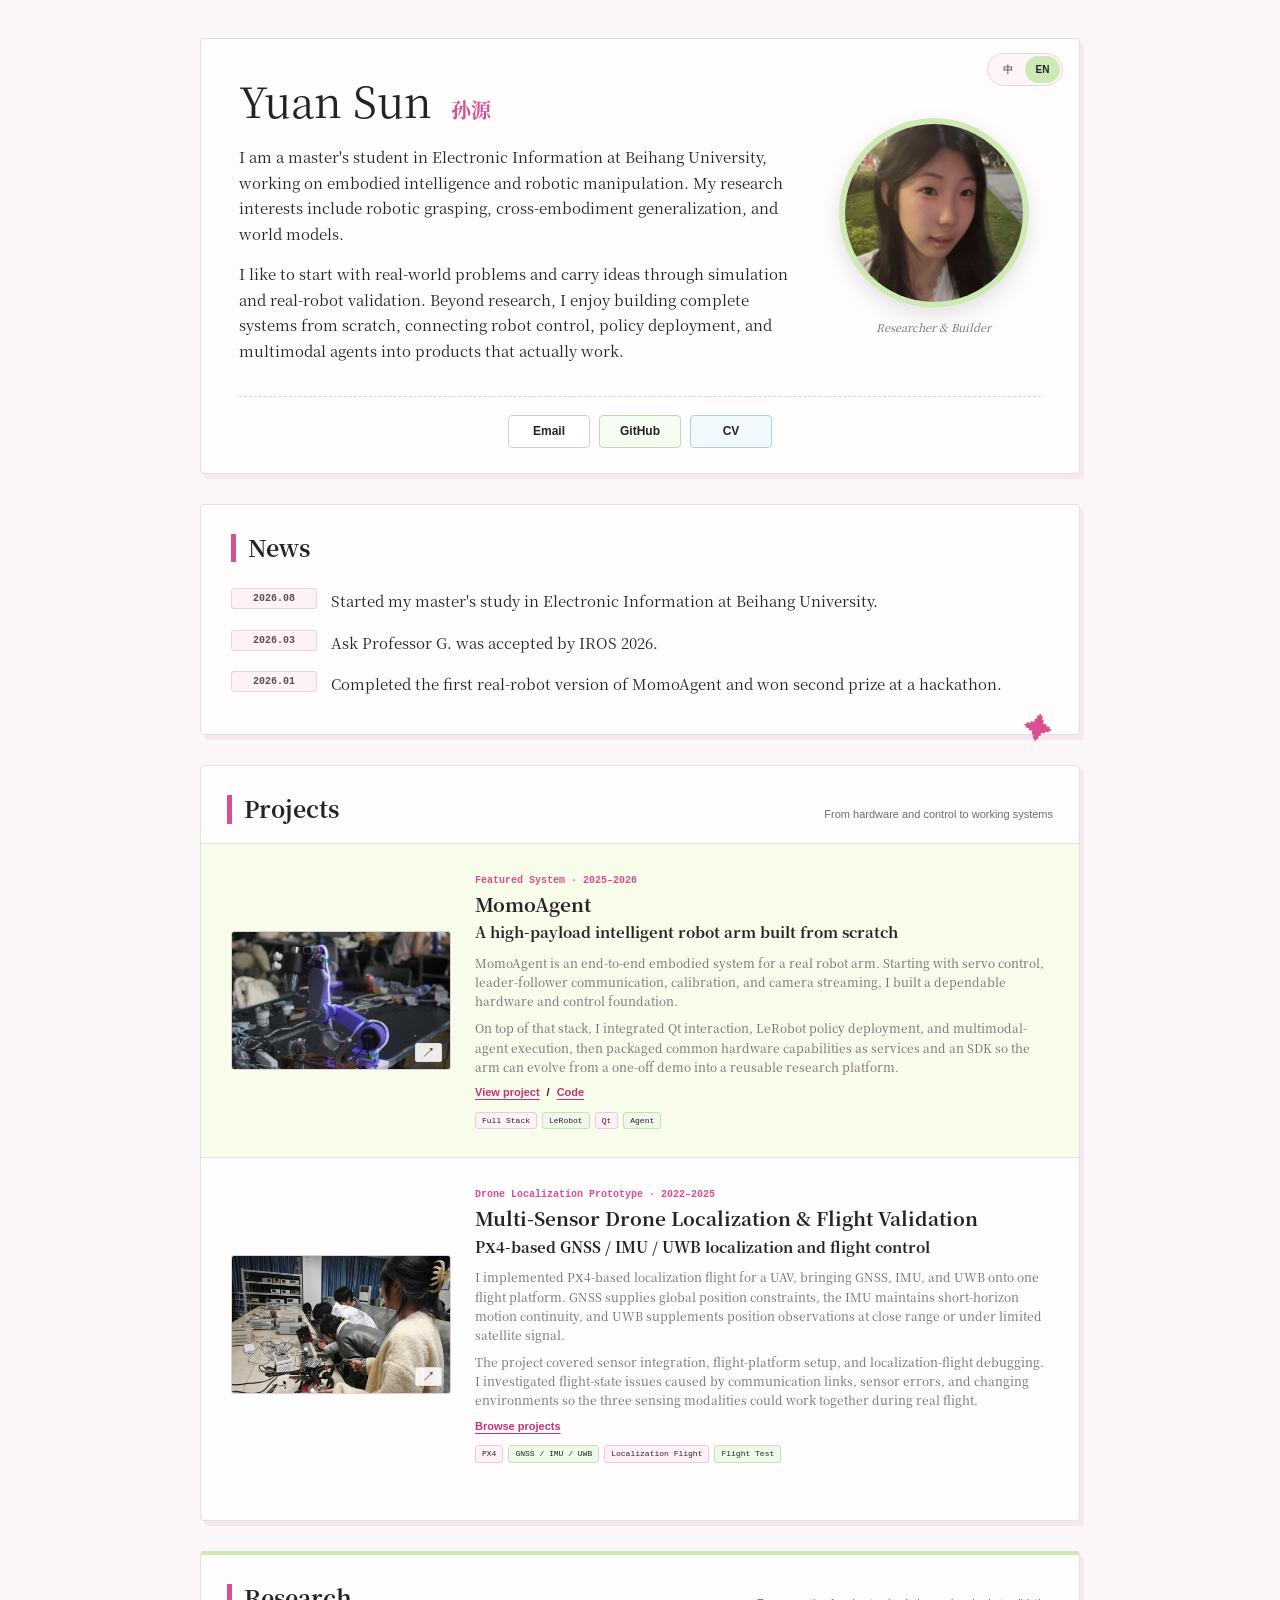
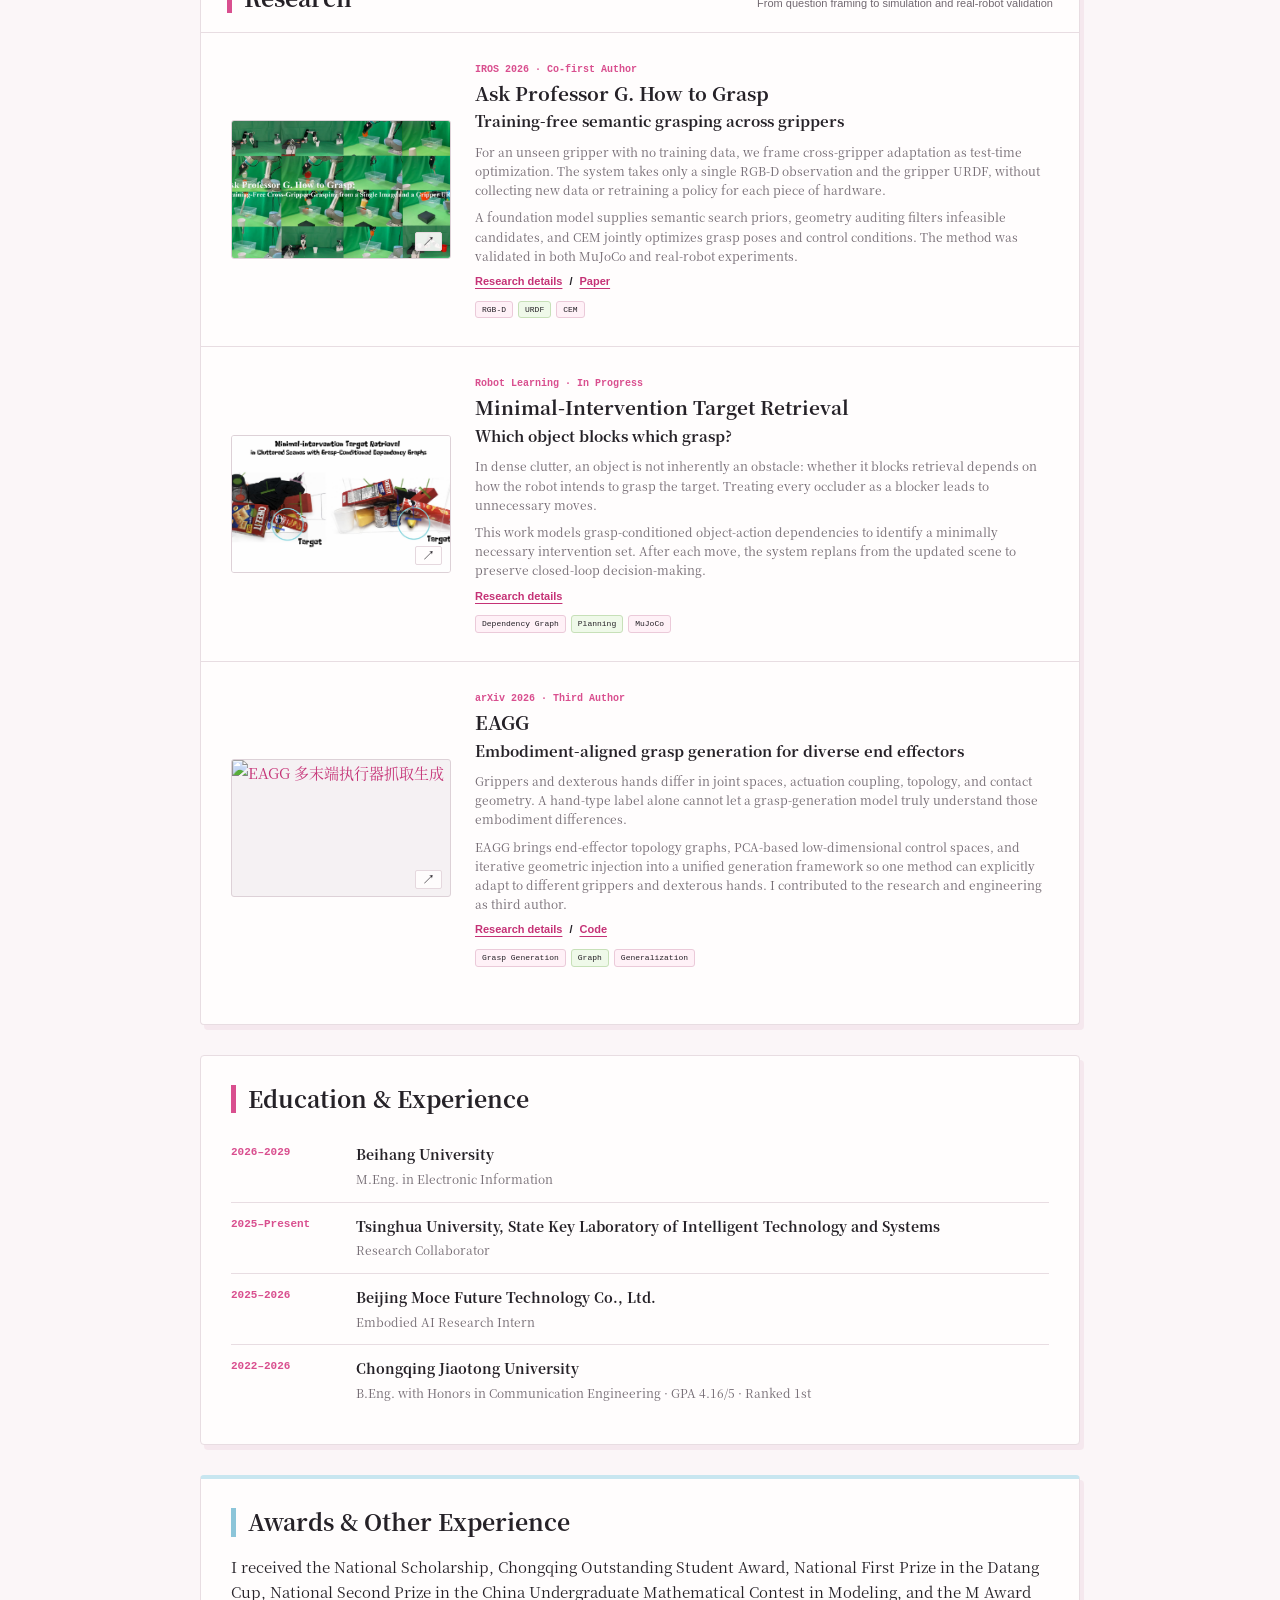
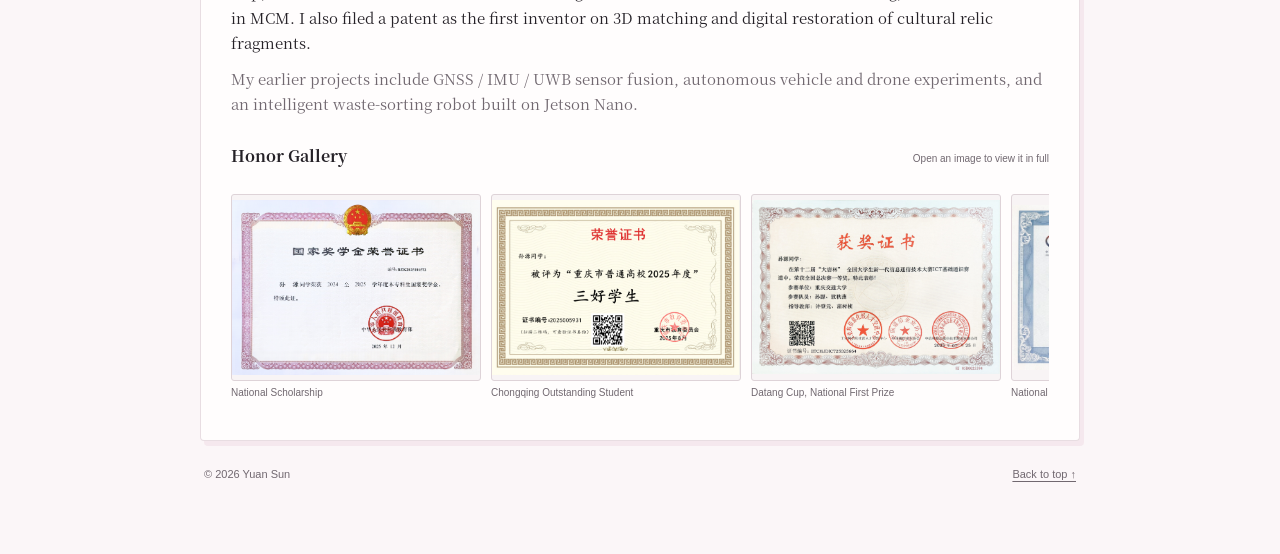
==== commit 5918dd27: "Describe PX4 drone localization flight" ====
--- a/index.html
+++ b/index.html
@@ -78,15 +78,15 @@
                         <p class="venue" data-zh="无人机定位原型 · 2022–2025" data-en="Drone Localization Prototype · 2022–2025">
  2022–2025</p>
                         <h3><a href="projects.html" data-zh="多源融合无人机定位与飞行验证" data-en="Multi-Sensor Drone Localization &amp; Flight Validation">多源融合无人机定位与飞行验证</a></h3>
-                        <p class="subtitle" data-zh="GNSS / IMU / UWB 三源定位原型与外场飞行调试" data-en="A three-sensor GNSS / IMU / UWB localization prototype with field-flight validation">GNSS / IMU / UWB 三源定位原型与外场飞行调试</p>
-                        <p data-zh="围绕无人机在外场飞行中的定位连续性，我完成了 GNSS、IMU 与 UWB 的三源定位原型：GNSS 提供全局位置约束，IMU 保持短时运动状态连续，UWB 为近距离与信号受限条件补充位置观测。" data-en="To improve localization continuity during outdoor flight, I built a three-sensor GNSS, IMU, and UWB prototype: GNSS supplies global position constraints, the IMU maintains short-horizon motion continuity, and UWB supplements position observations at close range or under limited satellite signal.">围绕无人机在外场飞行中的定位连续性，我完成了 GNSS、IMU 与 UWB 的三源定位原型：GNSS 提供全局位置约束，IMU 保持短时运动状态连续，UWB 为近距离与信号受限条件补充位置观测。</p>
-                        <p data-zh="项目覆盖传感器接入、飞行平台集成与外场调试；我将它作为一次早期工程验证，重点是让三类传感器在同一飞行系统中稳定协同，并观察真实环境中单源与融合状态的差异。" data-en="The project covered sensor integration, flight-platform setup, and field debugging. As an early engineering validation, its focus was to make all three sensing modalities work reliably in one flight system and observe the difference between single-sensor and fused states in real environments.">项目覆盖传感器接入、飞行平台集成与外场调试；我将它作为一次早期工程验证，重点是让三类传感器在同一飞行系统中稳定协同，并观察真实环境中单源与融合状态的差异。</p>
+                        <p class="subtitle" data-zh="基于 PX4 的 GNSS / IMU / UWB 多源定位与飞行控制" data-en="PX4-based GNSS / IMU / UWB localization and flight control">基于 PX4 的 GNSS / IMU / UWB 多源定位与飞行控制</p>
+                        <p data-zh="实现了基于 PX4 飞控的无人机定位飞行，将 GNSS、IMU 与 UWB 接入同一飞行平台：GNSS 提供全局位置约束，IMU 保持短时运动状态连续，UWB 为近距离与信号受限条件补充位置观测。" data-en="I implemented PX4-based localization flight for a UAV, bringing GNSS, IMU, and UWB onto one flight platform. GNSS supplies global position constraints, the IMU maintains short-horizon motion continuity, and UWB supplements position observations at close range or under limited satellite signal.">实现了基于 PX4 飞控的无人机定位飞行，将 GNSS、IMU 与 UWB 接入同一飞行平台：GNSS 提供全局位置约束，IMU 保持短时运动状态连续，UWB 为近距离与信号受限条件补充位置观测。</p>
+                        <p data-zh="项目覆盖传感器接入、飞行平台集成与定位飞行调试；我围绕通信链路、传感器误差和环境变化排查飞行状态，使三类传感器能够在真实飞行过程中协同工作。" data-en="The project covered sensor integration, flight-platform setup, and localization-flight debugging. I investigated flight-state issues caused by communication links, sensor errors, and changing environments so the three sensing modalities could work together during real flight.">项目覆盖传感器接入、飞行平台集成与定位飞行调试；我围绕通信链路、传感器误差和环境变化排查飞行状态，使三类传感器能够在真实飞行过程中协同工作。</p>
                         <p class="project-links"><a href="projects.html" data-zh="查看项目集合" data-en="Browse projects">查看项目集合</a></p>
                         <div class="tags">
-                            <span>3-Sensor Fusion</span>
+                            <span>PX4</span>
                             <span>GNSS / IMU / UWB</span>
-                            <span>Outdoor Flight Test</span>
-                            <span>Prototype Validation</span>
+                            <span>Localization Flight</span>
+                            <span>Flight Test</span>
                         </div>
                     </div>
                 </article>
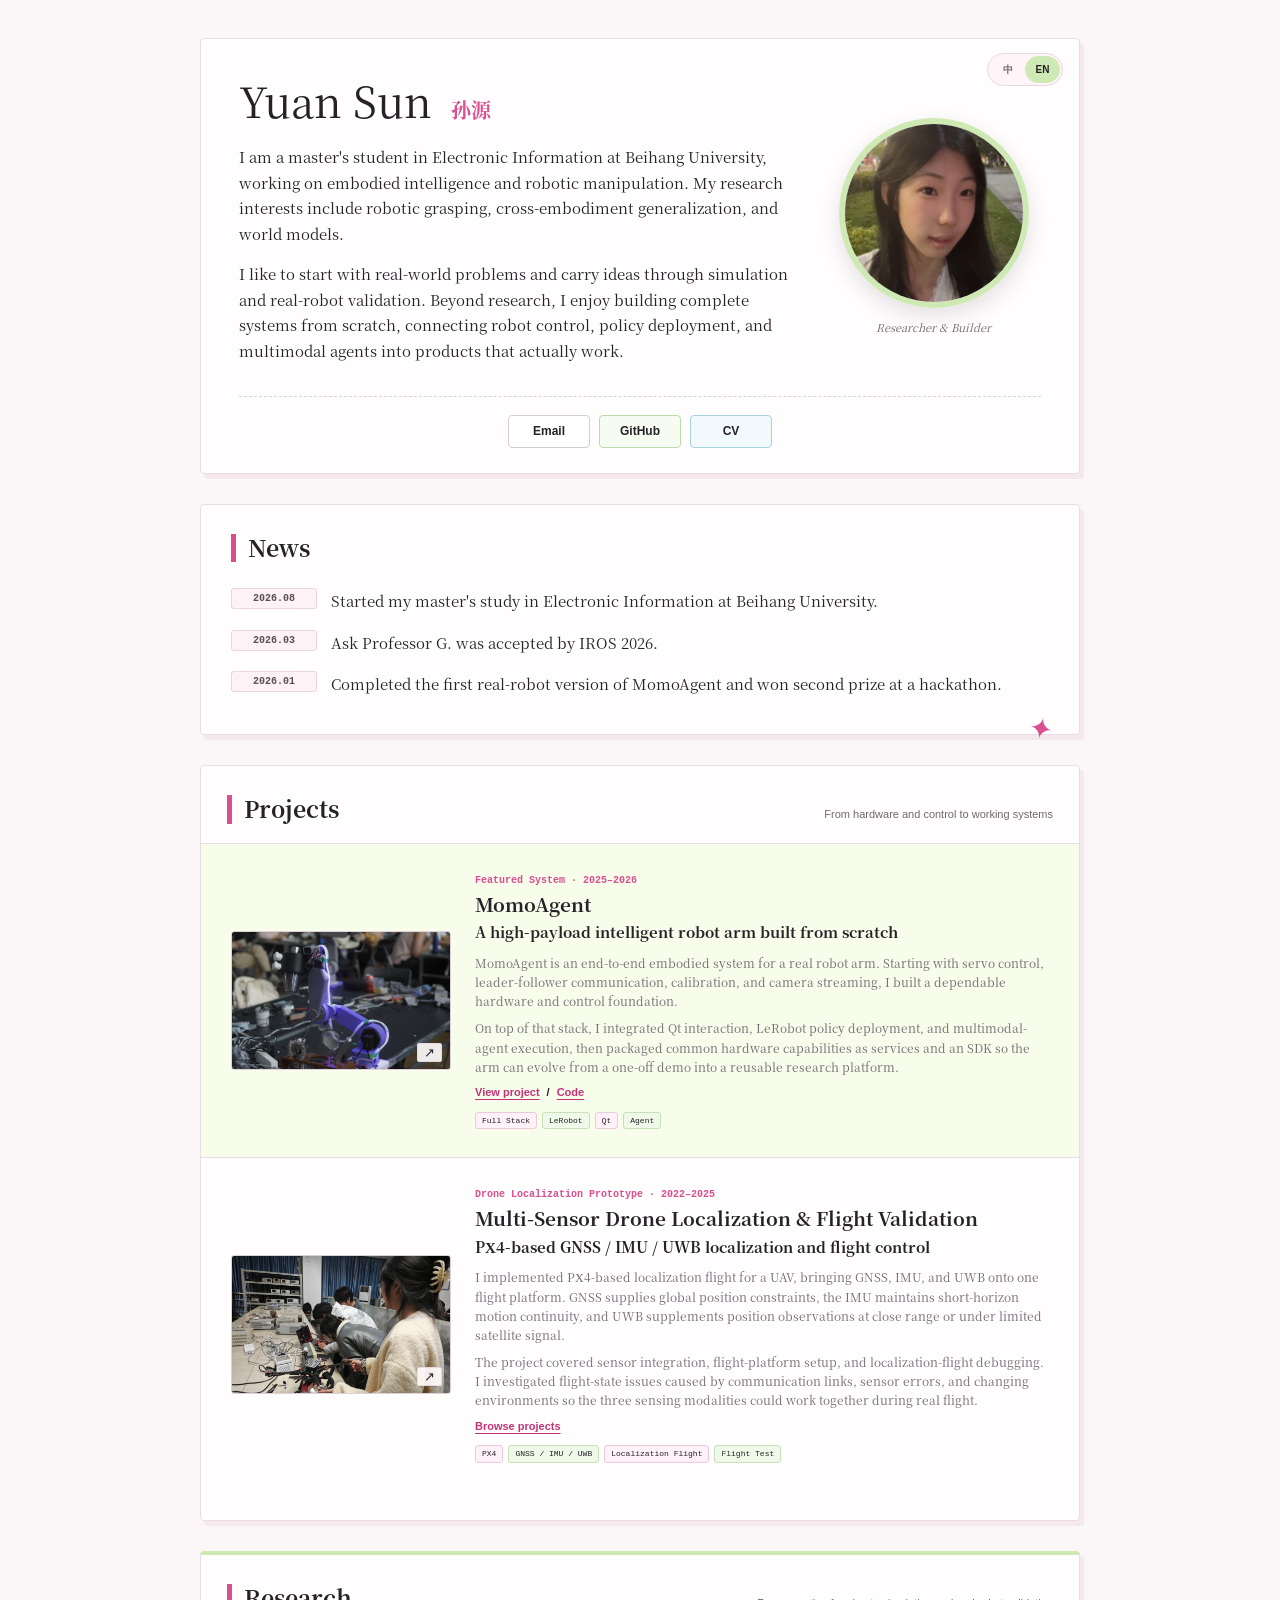
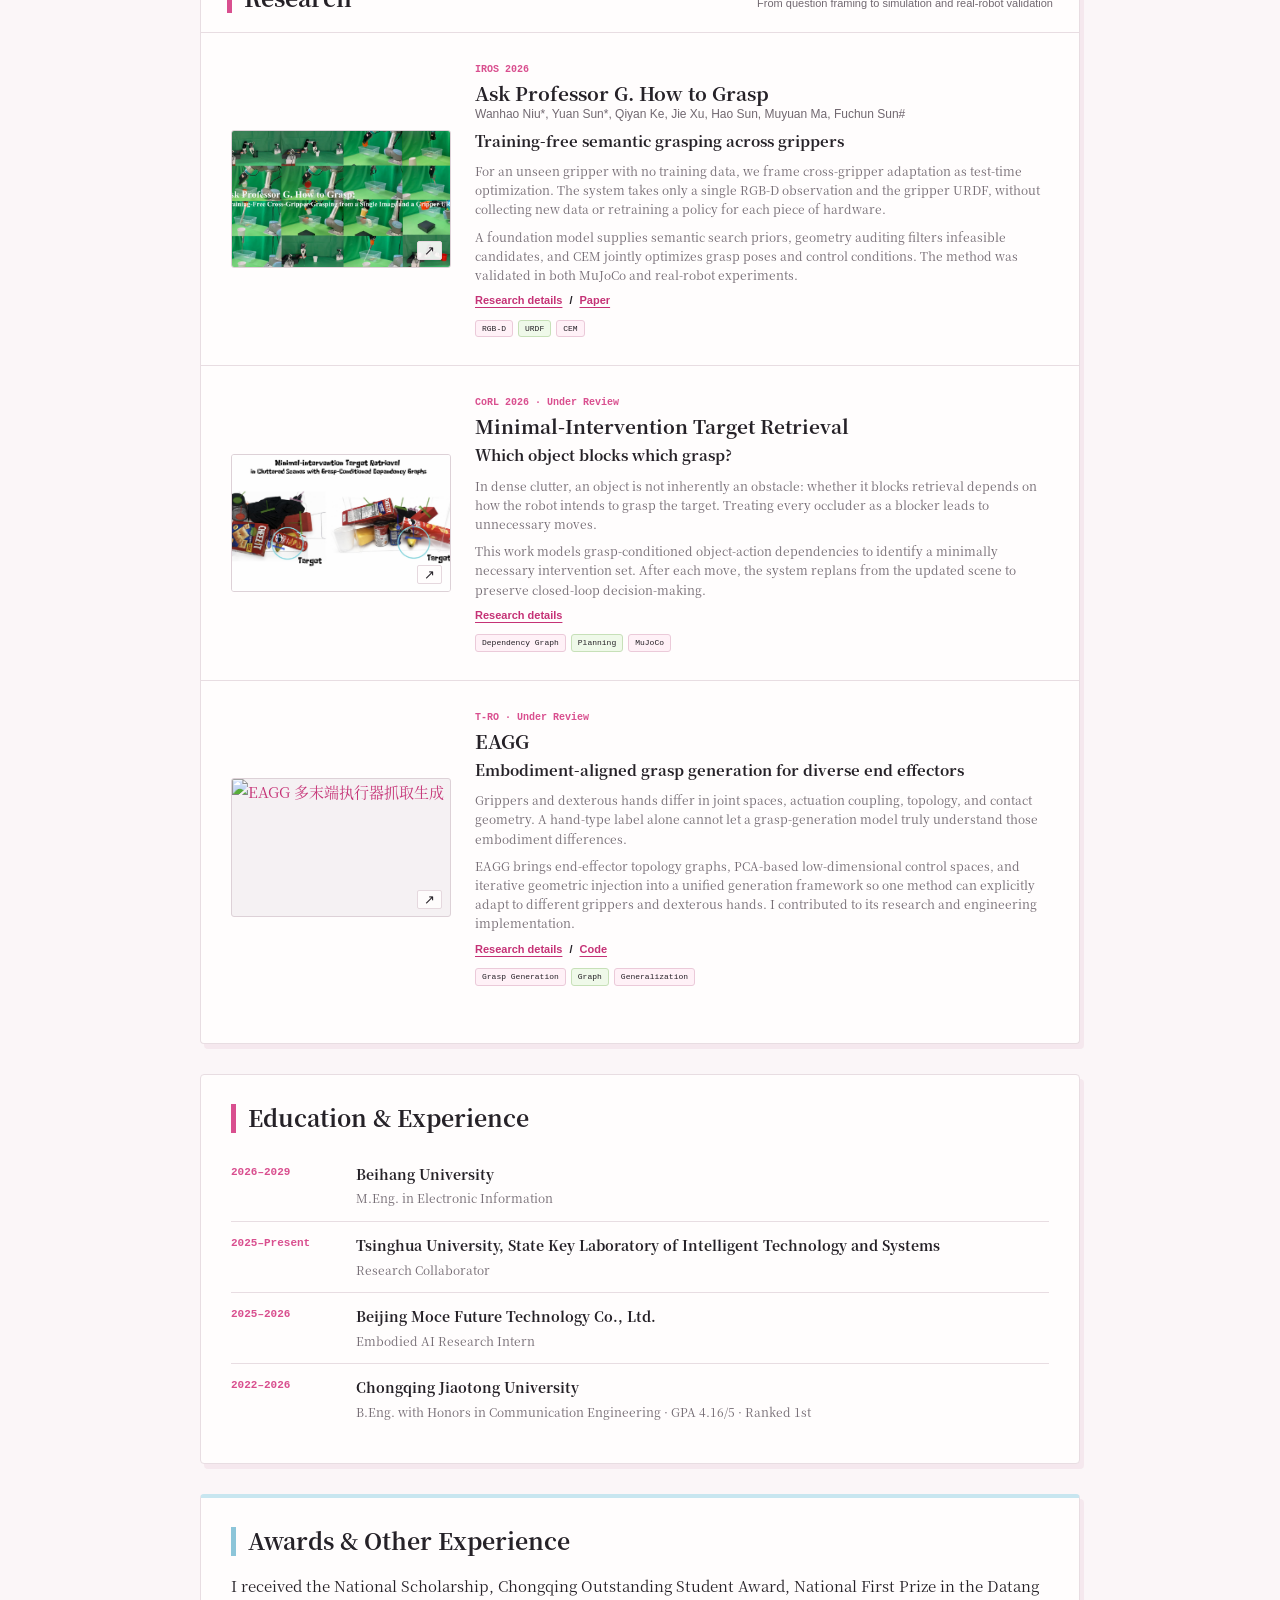
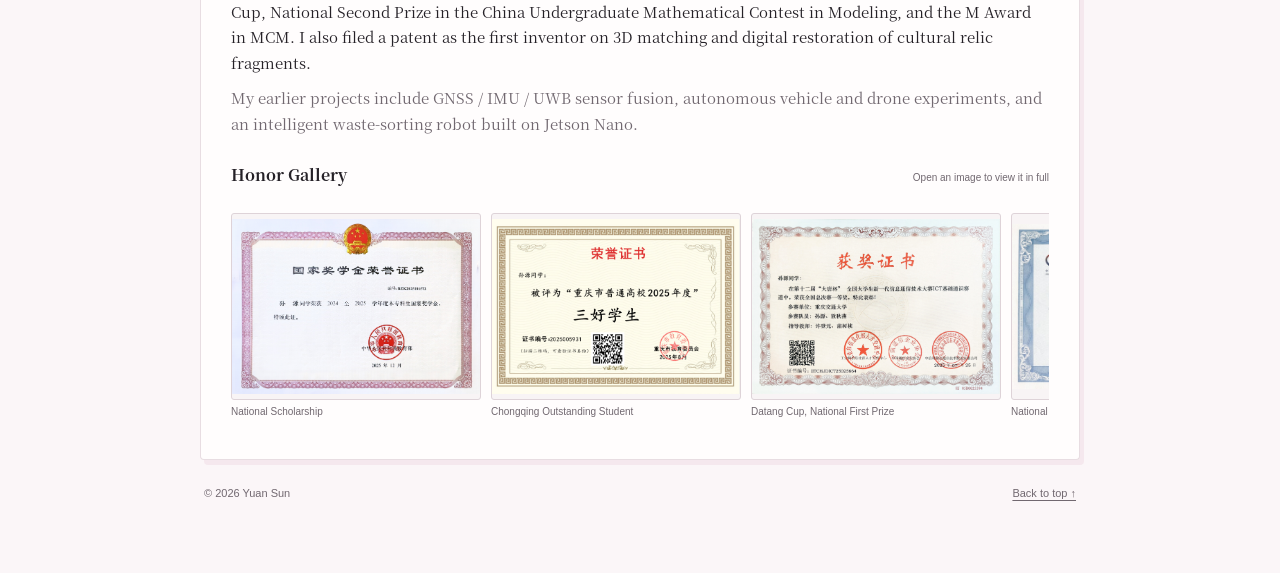
==== commit ee1b74af: "Refine publication presentation and language default" ====
--- a/index.html
+++ b/index.html
@@ -1,10 +1,10 @@
 <!doctype html>
-<html lang="zh-CN">
+<html lang="en">
     <head>
         <meta charset="UTF-8"/>
         <meta name="viewport" content="width=device-width, initial-scale=1"/>
-        <meta name="description" content="孙源的个人主页：具身智能、机器人抓取与真实机器人系统。"/>
-        <title>孙源 | 具身智能与机器人</title>
+        <meta name="description" content="Yuan Sun's personal website: embodied AI, robotic grasping, and real-robot systems."/>
+        <title>Yuan Sun | Embodied AI &amp; Robotics</title>
         <link rel="icon" href="data:,"/>
         <link rel="stylesheet" href="styles.css"/>
         <script src="script.js" defer></script>
@@ -13,8 +13,8 @@
         <main class="page" id="top">
             <section class="profile-section" aria-labelledby="profile-title">
                 <div class="language-switch" role="group" aria-label="语言 / Language">
-                    <button type="button" data-lang-button="zh" aria-pressed="true">中</button>
-                    <button type="button" data-lang-button="en" aria-pressed="false">EN</button>
+                    <button type="button" data-lang-button="zh" aria-pressed="false">中</button>
+                    <button type="button" data-lang-button="en" aria-pressed="true">EN</button>
                 </div>
                 <div class="profile-copy">
                     <h1 id="profile-title"><span data-zh="孙源" data-en="Yuan Sun">孙源</span> <small data-zh="Yuan Sun" data-en="孙源">Yuan Sun</small></h1>
@@ -99,9 +99,9 @@
                 <article class="project-row">
                     <a class="project-media" href="ask-professor-g.html"> <img src="assets/iros.jpg" width="1400" height="784" alt="Ask Professor G 跨夹爪抓取实验"/> </a>
                     <div class="project-copy">
-                        <p class="venue" data-zh="IROS 2026 · 共同一作" data-en="IROS 2026 · Co-first Author">IROS 2026
-</p>
+                        <p class="venue">IROS 2026</p>
                         <h3><a href="ask-professor-g.html">Ask Professor G. How to Grasp</a></h3>
+                        <p class="authors">Wanhao Niu*, Yuan Sun*, Qiyan Ke, Jie Xu, Hao Sun, Muyuan Ma, Fuchun Sun#</p>
                         <p class="subtitle" data-zh="无需训练的跨夹爪语义抓取" data-en="Training-free semantic grasping across grippers">无需训练的跨夹爪语义抓取</p>
                         <p data-zh="面对一个没有训练数据的新夹爪，我们将跨夹爪适配转化为测试时优化：系统只接收单帧 RGB-D 观测和夹爪 URDF，不依赖为每种硬件重新采集数据或训练策略。" data-en="For an unseen gripper with no training data, we frame cross-gripper adaptation as test-time optimization. The system takes only a single RGB-D observation and the gripper URDF, without collecting new data or retraining a policy for each piece of hardware.">面对一个没有训练数据的新夹爪，我们将跨夹爪适配转化为测试时优化：系统只接收单帧 RGB-D 观测和夹爪 URDF，不依赖为每种硬件重新采集数据或训练策略。</p>
                         <p data-zh="基础模型提供语义搜索先验，几何审计筛除不可执行候选，再通过 CEM 联合优化抓取位姿与控制条件；方法已在 MuJoCo 与真实机器人上完成验证。" data-en="A foundation model supplies semantic search priors, geometry auditing filters infeasible candidates, and CEM jointly optimizes grasp poses and control conditions. The method was validated in both MuJoCo and real-robot experiments.">基础模型提供语义搜索先验，几何审计筛除不可执行候选，再通过 CEM 联合优化抓取位姿与控制条件；方法已在 MuJoCo 与真实机器人上完成验证。</p>
@@ -116,8 +116,7 @@
                 <article class="project-row">
                     <a class="project-media" href="minimal-intervention.html"> <img src="assets/corl1.jpg" width="1400" height="788" alt="抓取条件下的物体动作依赖"/> </a>
                     <div class="project-copy">
-                        <p class="venue" data-zh="机器人学习 · 进行中" data-en="Robot Learning · In Progress">CORL 2026
-</p>
+                        <p class="venue" data-zh="CoRL 2026 · 在投" data-en="CoRL 2026 · Under Review">CoRL 2026 · Under Review</p>
                         <h3><a href="minimal-intervention.html">Minimal-Intervention Target Retrieval</a></h3>
                         <p class="subtitle" data-zh="哪个物体，阻塞了哪一个抓取？" data-en="Which object blocks which grasp?">哪个物体，阻塞了哪一个抓取？</p>
                         <p data-zh="在密集堆叠中，一个物体并不天然是障碍物：它是否阻塞，取决于机器人此刻想以哪种方式抓取目标。若把所有遮挡都当作障碍，系统会产生不必要的搬运。" data-en="In dense clutter, an object is not inherently an obstacle: whether it blocks retrieval depends on how the robot intends to grasp the target. Treating every occluder as a blocker leads to unnecessary moves.">在密集堆叠中，一个物体并不天然是障碍物：它是否阻塞，取决于机器人此刻想以哪种方式抓取目标。若把所有遮挡都当作障碍，系统会产生不必要的搬运。</p>
@@ -133,12 +132,11 @@
                 <article class="project-row">
                     <a class="project-media" href="eagg.html"> <img src="assets/eagg1.jpg" width="1400" height="788" alt="EAGG 多末端执行器抓取生成"/> </a>
                     <div class="project-copy">
-                        <p class="venue" data-zh="arXiv 2026 · 第三作者" data-en="arXiv 2026 · Third Author">TRO
-</p>
+                        <p class="venue" data-zh="T-RO · 在投" data-en="T-RO · Under Review">T-RO · Under Review</p>
                         <h3><a href="eagg.html">EAGG</a></h3>
                         <p class="subtitle" data-zh="面向多末端执行器的具身对齐抓取生成" data-en="Embodiment-aligned grasp generation for diverse end effectors">面向多末端执行器的具身对齐抓取生成</p>
                         <p data-zh="不同夹爪与灵巧手的关节维度、驱动耦合、拓扑结构和接触几何并不统一；仅用一个手型标签，无法让抓取生成模型真正理解具身差异。" data-en="Grippers and dexterous hands differ in joint spaces, actuation coupling, topology, and contact geometry. A hand-type label alone cannot let a grasp-generation model truly understand those embodiment differences.">不同夹爪与灵巧手的关节维度、驱动耦合、拓扑结构和接触几何并不统一；仅用一个手型标签，无法让抓取生成模型真正理解具身差异。</p>
-                        <p data-zh="EAGG 将末端执行器拓扑图、PCA 低维控制空间与迭代几何注入引入统一生成框架，使同一套方法能够显式适配不同的夹爪与灵巧手。我作为第三作者参与了研究与工程实现。" data-en="EAGG brings end-effector topology graphs, PCA-based low-dimensional control spaces, and iterative geometric injection into a unified generation framework so one method can explicitly adapt to different grippers and dexterous hands. I contributed to the research and engineering as third author.">EAGG 将末端执行器拓扑图、PCA 低维控制空间与迭代几何注入引入统一生成框架，使同一套方法能够显式适配不同的夹爪与灵巧手。我作为第三作者参与了研究与工程实现。</p>
+                        <p data-zh="EAGG 将末端执行器拓扑图、PCA 低维控制空间与迭代几何注入引入统一生成框架，使同一套方法能够显式适配不同的夹爪与灵巧手。我参与了该方法的研究与工程实现。" data-en="EAGG brings end-effector topology graphs, PCA-based low-dimensional control spaces, and iterative geometric injection into a unified generation framework so one method can explicitly adapt to different grippers and dexterous hands. I contributed to its research and engineering implementation.">EAGG 将末端执行器拓扑图、PCA 低维控制空间与迭代几何注入引入统一生成框架，使同一套方法能够显式适配不同的夹爪与灵巧手。我参与了该方法的研究与工程实现。</p>
                         <p class="project-links"><a href="eagg.html" data-zh="研究详情" data-en="Research details">研究详情</a><span aria-hidden="true">/</span><a href="https://github.com/wanhaoniu/EAGG" target="_blank" rel="noreferrer">Code</a></p>
                         <div class="tags">
                             <span>Grasp Generation</span>
--- a/styles.css
+++ b/styles.css
@@ -191,6 +191,7 @@
 .project-copy h3 a:hover, .project-copy h3 a:focus-visible { color: var(--pink); }
 .project-copy .subtitle { margin: 3px 0 8px; color: var(--ink); font-weight: 700; }
 .project-copy > p:not(.venue):not(.subtitle):not(.project-links) { margin: 0; color: var(--muted); font-size: 12px; line-height: 1.6; }
+.project-copy > .authors { margin: 4px 0 8px; color: var(--muted); font-family: var(--sans); font-size: 10px; line-height: 1.55; }
 .project-copy > p:not(.venue):not(.subtitle):not(.project-links) + p:not(.venue):not(.subtitle):not(.project-links) { margin-top: 8px; }
 .project-links { display: flex; gap: 7px; margin: 7px 0 0; font-size: 11px; font-weight: 700; }
 .project-links, .section-head > p, .site-footer { font-family: var(--sans); }
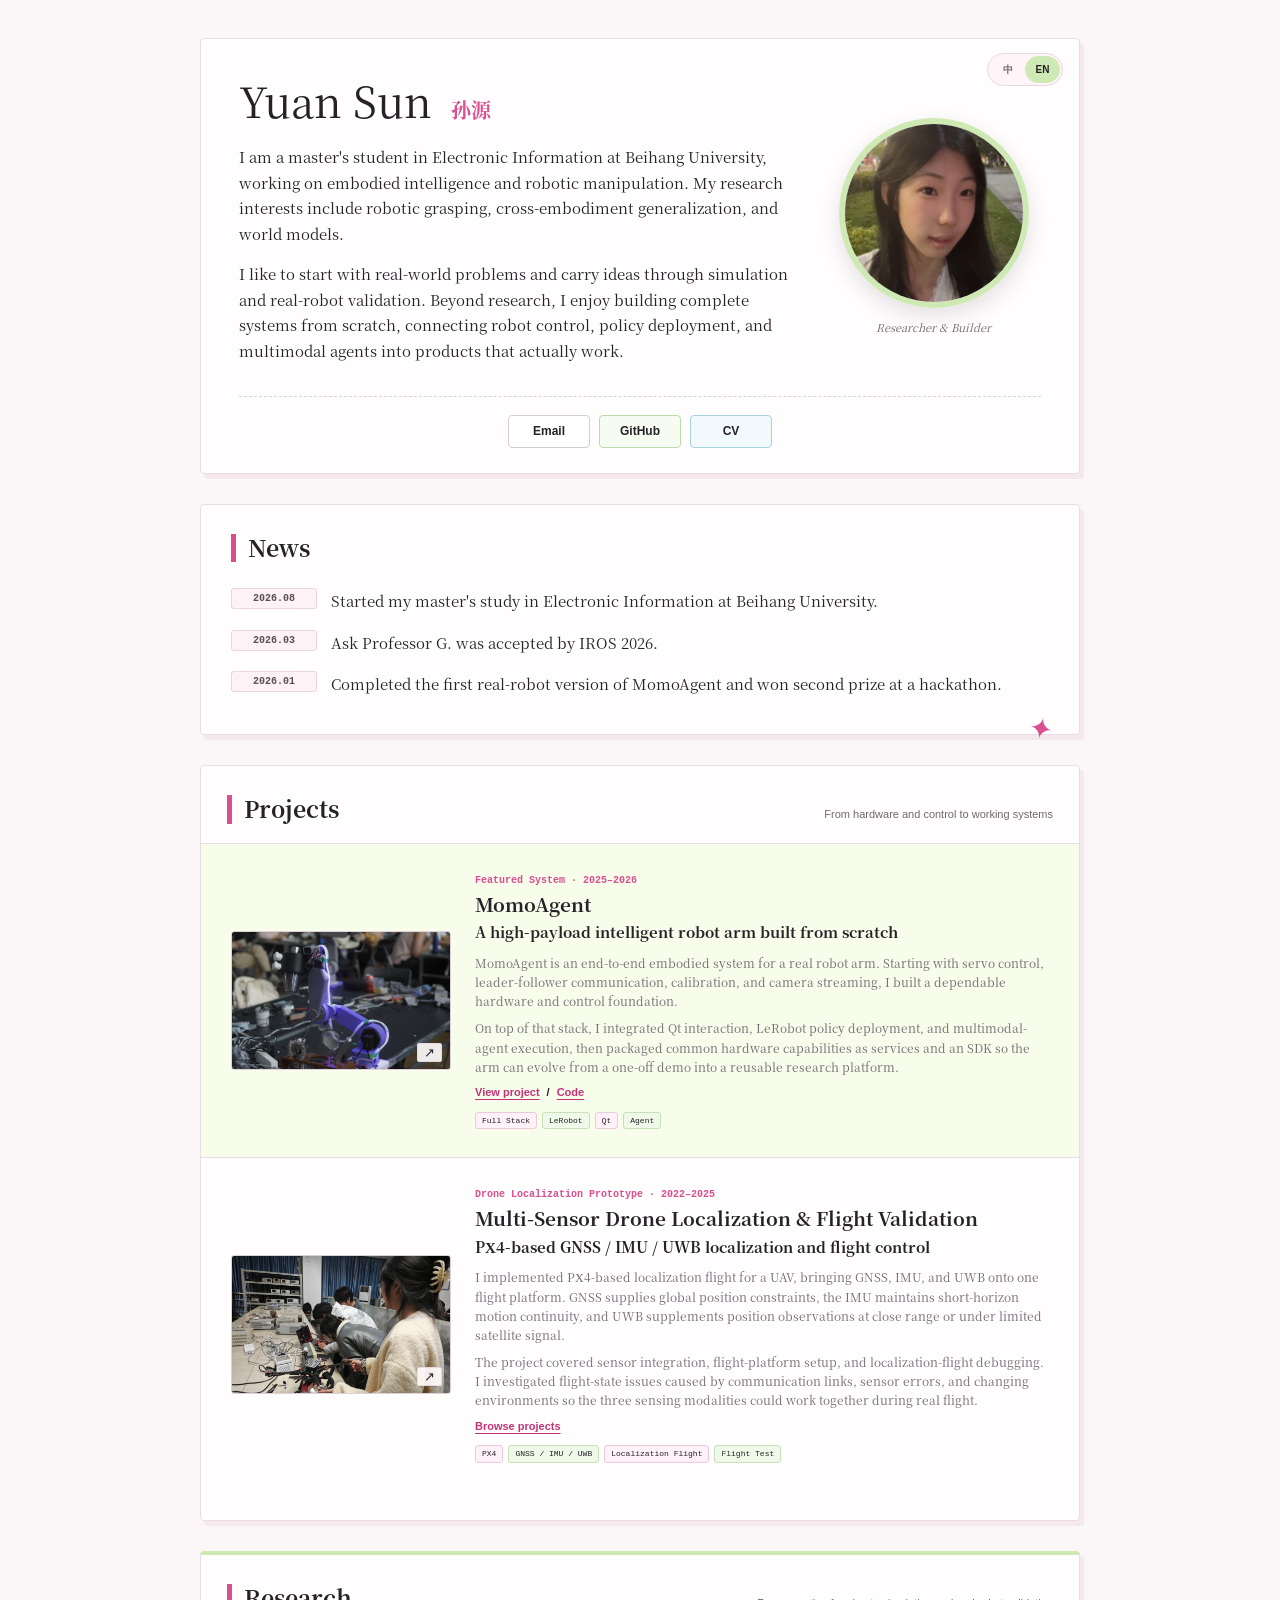
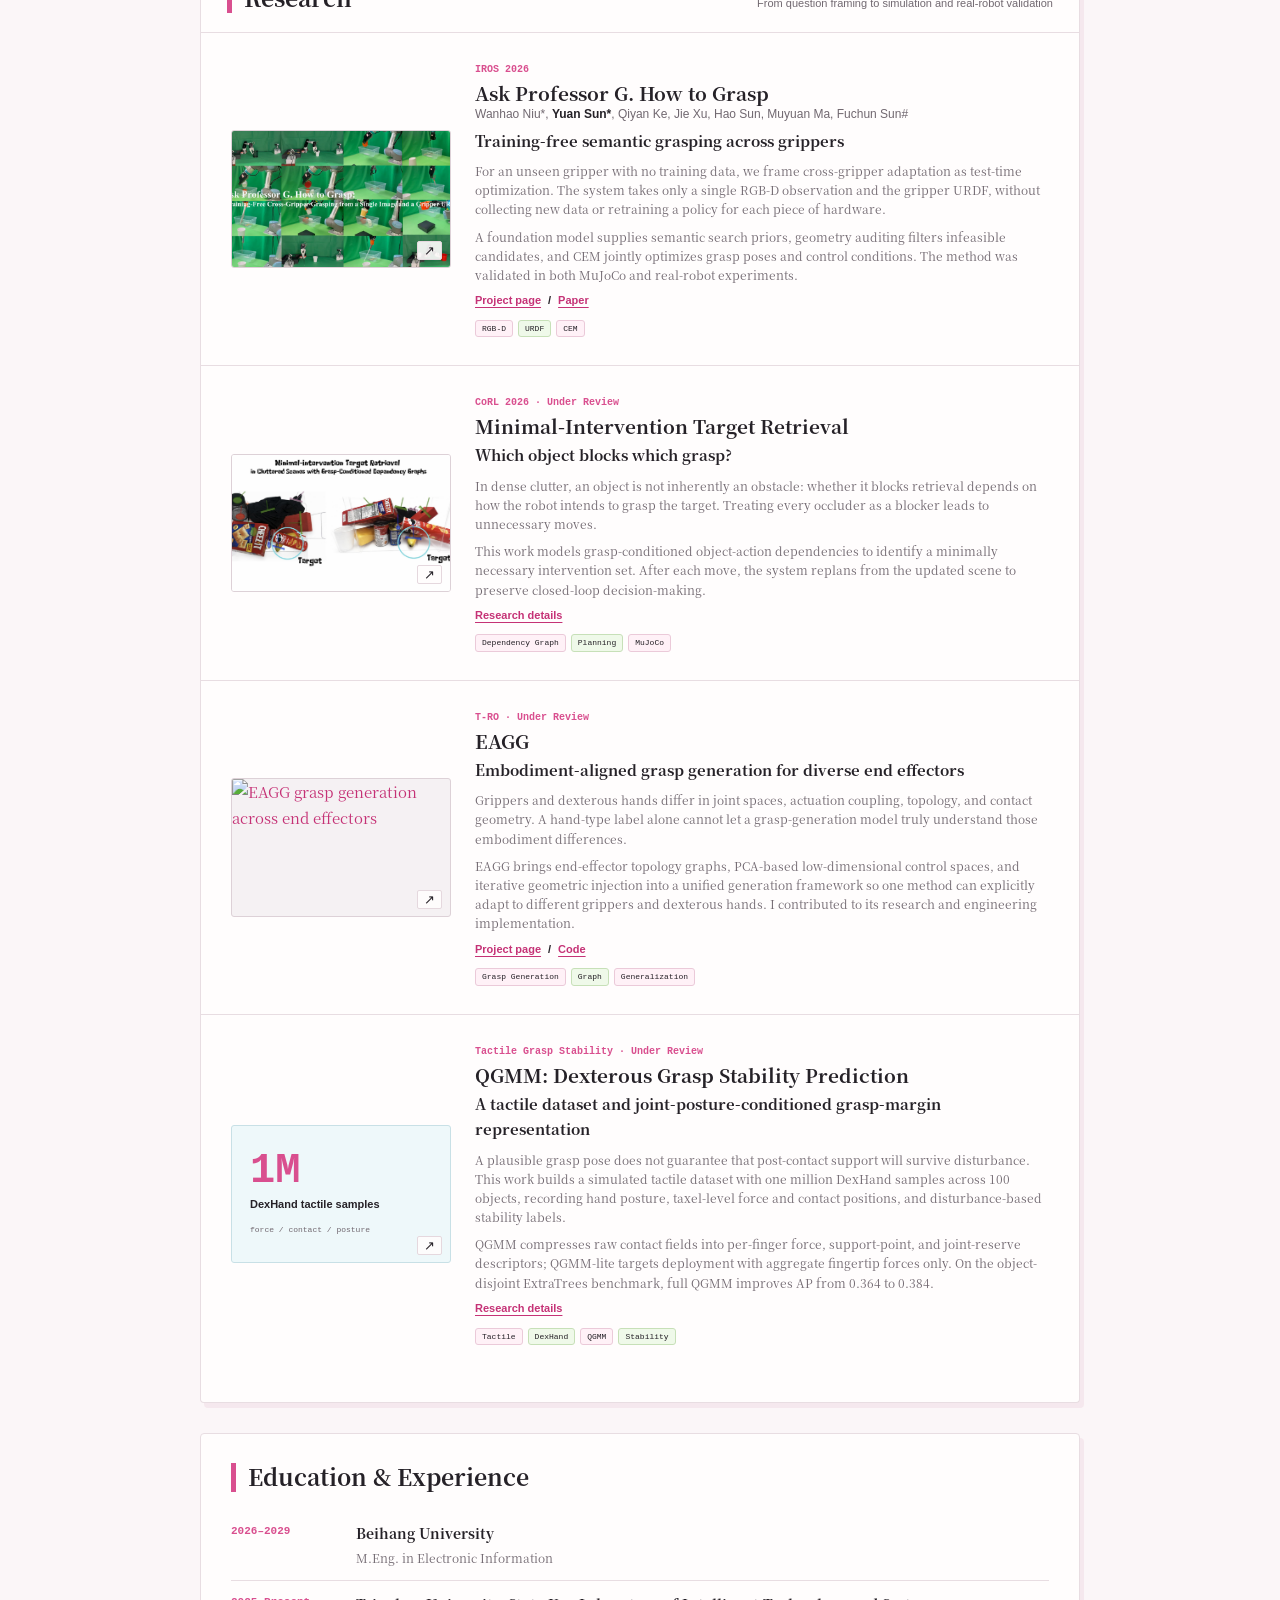
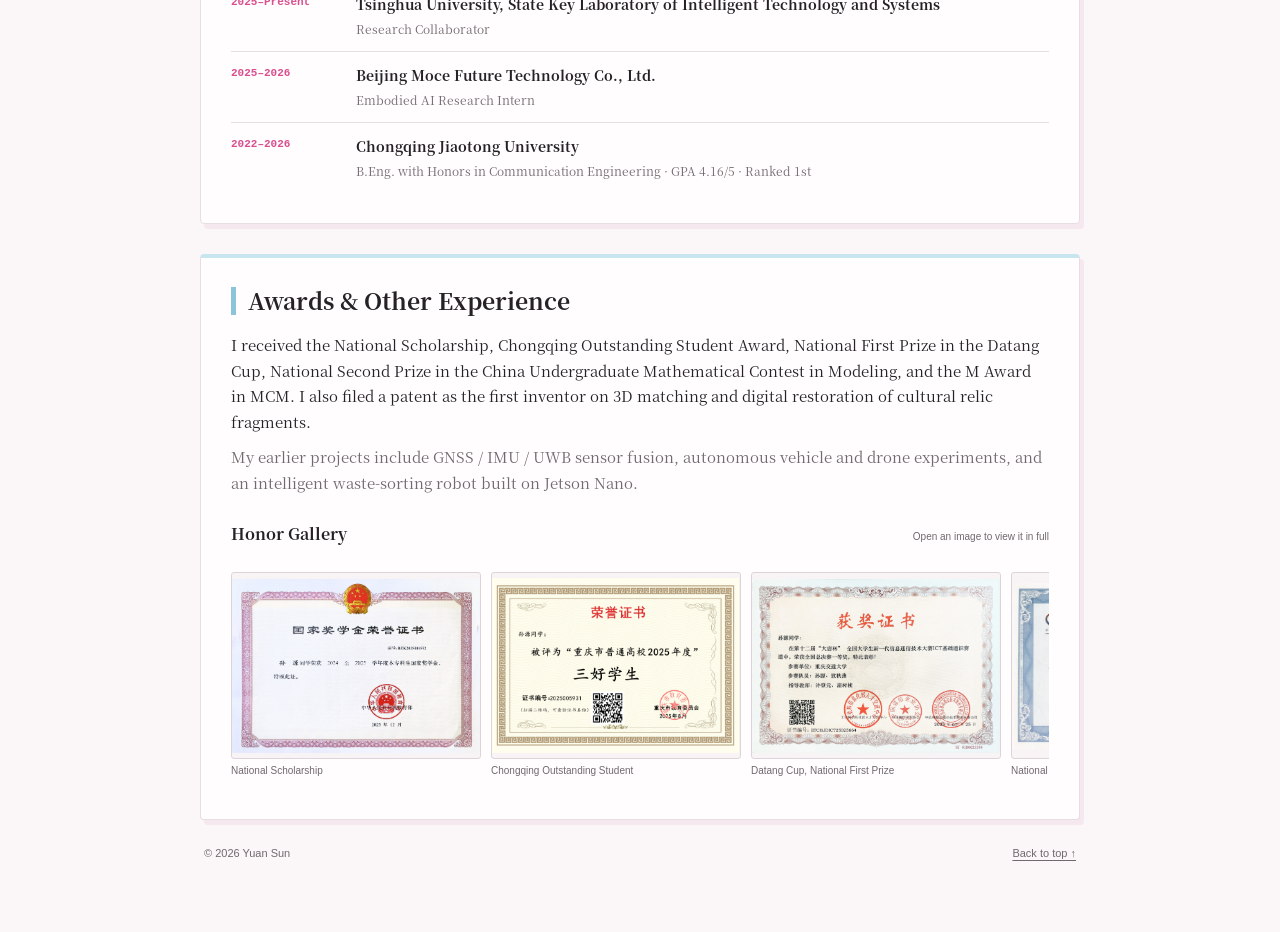
==== commit d756215c: "Add tactile grasp stability research page" ====
--- a/index.html
+++ b/index.html
@@ -97,15 +97,15 @@
                     <p data-zh="从问题定义到仿真与真机验证" data-en="From question framing to simulation and real-robot validation">从问题定义到仿真与真机验证</p>
                 </div>
                 <article class="project-row">
-                    <a class="project-media" href="ask-professor-g.html"> <img src="assets/iros.jpg" width="1400" height="784" alt="Ask Professor G 跨夹爪抓取实验"/> </a>
+                    <a class="project-media" href="https://sunyuan1111.github.io/ASK-Professor-G-How-to-Grasp/" target="_blank" rel="noreferrer"> <img src="assets/iros.jpg" width="1400" height="784" alt="Ask Professor G cross-gripper grasping experiments"/> </a>
                     <div class="project-copy">
                         <p class="venue">IROS 2026</p>
-                        <h3><a href="ask-professor-g.html">Ask Professor G. How to Grasp</a></h3>
-                        <p class="authors">Wanhao Niu*, Yuan Sun*, Qiyan Ke, Jie Xu, Hao Sun, Muyuan Ma, Fuchun Sun#</p>
+                        <h3><a href="https://sunyuan1111.github.io/ASK-Professor-G-How-to-Grasp/" target="_blank" rel="noreferrer">Ask Professor G. How to Grasp</a></h3>
+                        <p class="authors">Wanhao Niu*, <strong>Yuan Sun*</strong>, Qiyan Ke, Jie Xu, Hao Sun, Muyuan Ma, Fuchun Sun#</p>
                         <p class="subtitle" data-zh="无需训练的跨夹爪语义抓取" data-en="Training-free semantic grasping across grippers">无需训练的跨夹爪语义抓取</p>
                         <p data-zh="面对一个没有训练数据的新夹爪，我们将跨夹爪适配转化为测试时优化：系统只接收单帧 RGB-D 观测和夹爪 URDF，不依赖为每种硬件重新采集数据或训练策略。" data-en="For an unseen gripper with no training data, we frame cross-gripper adaptation as test-time optimization. The system takes only a single RGB-D observation and the gripper URDF, without collecting new data or retraining a policy for each piece of hardware.">面对一个没有训练数据的新夹爪，我们将跨夹爪适配转化为测试时优化：系统只接收单帧 RGB-D 观测和夹爪 URDF，不依赖为每种硬件重新采集数据或训练策略。</p>
                         <p data-zh="基础模型提供语义搜索先验，几何审计筛除不可执行候选，再通过 CEM 联合优化抓取位姿与控制条件；方法已在 MuJoCo 与真实机器人上完成验证。" data-en="A foundation model supplies semantic search priors, geometry auditing filters infeasible candidates, and CEM jointly optimizes grasp poses and control conditions. The method was validated in both MuJoCo and real-robot experiments.">基础模型提供语义搜索先验，几何审计筛除不可执行候选，再通过 CEM 联合优化抓取位姿与控制条件；方法已在 MuJoCo 与真实机器人上完成验证。</p>
-                        <p class="project-links"><a href="ask-professor-g.html" data-zh="研究详情" data-en="Research details">研究详情</a><span aria-hidden="true">/</span><a href="项目照片/iros.pdf" target="_blank" rel="noreferrer">Paper</a></p>
+                        <p class="project-links"><a href="https://sunyuan1111.github.io/ASK-Professor-G-How-to-Grasp/" target="_blank" rel="noreferrer" data-zh="项目主页" data-en="Project page">项目主页</a><span aria-hidden="true">/</span><a href="项目照片/iros.pdf" target="_blank" rel="noreferrer">Paper</a></p>
                         <div class="tags">
                             <span>RGB-D</span>
                             <span>URDF</span>
@@ -130,18 +130,39 @@
                     </div>
                 </article>
                 <article class="project-row">
-                    <a class="project-media" href="eagg.html"> <img src="assets/eagg1.jpg" width="1400" height="788" alt="EAGG 多末端执行器抓取生成"/> </a>
+                    <a class="project-media" href="https://wanhaoniu.github.io/EAGG/" target="_blank" rel="noreferrer"> <img src="assets/eagg1.jpg" width="1400" height="788" alt="EAGG grasp generation across end effectors"/> </a>
                     <div class="project-copy">
                         <p class="venue" data-zh="T-RO · 在投" data-en="T-RO · Under Review">T-RO · Under Review</p>
-                        <h3><a href="eagg.html">EAGG</a></h3>
+                        <h3><a href="https://wanhaoniu.github.io/EAGG/" target="_blank" rel="noreferrer">EAGG</a></h3>
                         <p class="subtitle" data-zh="面向多末端执行器的具身对齐抓取生成" data-en="Embodiment-aligned grasp generation for diverse end effectors">面向多末端执行器的具身对齐抓取生成</p>
                         <p data-zh="不同夹爪与灵巧手的关节维度、驱动耦合、拓扑结构和接触几何并不统一；仅用一个手型标签，无法让抓取生成模型真正理解具身差异。" data-en="Grippers and dexterous hands differ in joint spaces, actuation coupling, topology, and contact geometry. A hand-type label alone cannot let a grasp-generation model truly understand those embodiment differences.">不同夹爪与灵巧手的关节维度、驱动耦合、拓扑结构和接触几何并不统一；仅用一个手型标签，无法让抓取生成模型真正理解具身差异。</p>
                         <p data-zh="EAGG 将末端执行器拓扑图、PCA 低维控制空间与迭代几何注入引入统一生成框架，使同一套方法能够显式适配不同的夹爪与灵巧手。我参与了该方法的研究与工程实现。" data-en="EAGG brings end-effector topology graphs, PCA-based low-dimensional control spaces, and iterative geometric injection into a unified generation framework so one method can explicitly adapt to different grippers and dexterous hands. I contributed to its research and engineering implementation.">EAGG 将末端执行器拓扑图、PCA 低维控制空间与迭代几何注入引入统一生成框架，使同一套方法能够显式适配不同的夹爪与灵巧手。我参与了该方法的研究与工程实现。</p>
-                        <p class="project-links"><a href="eagg.html" data-zh="研究详情" data-en="Research details">研究详情</a><span aria-hidden="true">/</span><a href="https://github.com/wanhaoniu/EAGG" target="_blank" rel="noreferrer">Code</a></p>
+                        <p class="project-links"><a href="https://wanhaoniu.github.io/EAGG/" target="_blank" rel="noreferrer" data-zh="项目主页" data-en="Project page">项目主页</a><span aria-hidden="true">/</span><a href="https://github.com/wanhaoniu/EAGG" target="_blank" rel="noreferrer">Code</a></p>
                         <div class="tags">
                             <span>Grasp Generation</span>
                             <span>Graph</span>
                             <span>Generalization</span>
+                        </div>
+                    </div>
+                </article>
+                <article class="project-row">
+                    <a class="project-media trl-media" href="trl.html" aria-label="QGMM tactile grasp stability prediction research details">
+                        <span class="trl-stat">1M</span>
+                        <span class="trl-label">DexHand tactile samples</span>
+                        <span class="trl-signals">force / contact / posture</span>
+                    </a>
+                    <div class="project-copy">
+                        <p class="venue" data-zh="触觉抓取稳定性 · 在投" data-en="Tactile Grasp Stability · Under Review">Tactile Grasp Stability · Under Review</p>
+                        <h3><a href="trl.html">QGMM: Dexterous Grasp Stability Prediction</a></h3>
+                        <p class="subtitle" data-zh="面向灵巧手的触觉数据集与关节姿态条件抓取裕度表征" data-en="A tactile dataset and joint-posture-conditioned grasp-margin representation">面向灵巧手的触觉数据集与关节姿态条件抓取裕度表征</p>
+                        <p data-zh="抓取姿态看起来合理，并不代表手指闭合后的接触能承受扰动。该工作构建了覆盖 100 个物体、100 万条 DexHand 样本的仿真触觉数据集，记录手部姿态、逐 taxel 力与接触位置，以及扰动下的稳定性标签。" data-en="A plausible grasp pose does not guarantee that post-contact support will survive disturbance. This work builds a simulated tactile dataset with one million DexHand samples across 100 objects, recording hand posture, taxel-level force and contact positions, and disturbance-based stability labels.">抓取姿态看起来合理，并不代表手指闭合后的接触能承受扰动。该工作构建了覆盖 100 个物体、100 万条 DexHand 样本的仿真触觉数据集，记录手部姿态、逐 taxel 力与接触位置，以及扰动下的稳定性标签。</p>
+                        <p data-zh="QGMM 将原始接触场压缩为逐指的力、支撑点与关节裕度描述；QGMM-lite 则面向仅能获得指尖合力的部署条件。在 object-disjoint ExtraTrees 设置下，完整 QGMM 的 AP 从 0.364 提升至 0.384。" data-en="QGMM compresses raw contact fields into per-finger force, support-point, and joint-reserve descriptors; QGMM-lite targets deployment with aggregate fingertip forces only. On the object-disjoint ExtraTrees benchmark, full QGMM improves AP from 0.364 to 0.384.">QGMM 将原始接触场压缩为逐指的力、支撑点与关节裕度描述；QGMM-lite 则面向仅能获得指尖合力的部署条件。在 object-disjoint ExtraTrees 设置下，完整 QGMM 的 AP 从 0.364 提升至 0.384。</p>
+                        <p class="project-links"><a href="trl.html" data-zh="研究详情" data-en="Research details">研究详情</a></p>
+                        <div class="tags">
+                            <span>Tactile</span>
+                            <span>DexHand</span>
+                            <span>QGMM</span>
+                            <span>Stability</span>
                         </div>
                     </div>
                 </article>
--- a/styles.css
+++ b/styles.css
@@ -192,12 +192,27 @@
 .project-copy .subtitle { margin: 3px 0 8px; color: var(--ink); font-weight: 700; }
 .project-copy > p:not(.venue):not(.subtitle):not(.project-links) { margin: 0; color: var(--muted); font-size: 12px; line-height: 1.6; }
 .project-copy > .authors { margin: 4px 0 8px; color: var(--muted); font-family: var(--sans); font-size: 10px; line-height: 1.55; }
+.project-copy > .authors strong { color: var(--ink); font-weight: 800; }
 .project-copy > p:not(.venue):not(.subtitle):not(.project-links) + p:not(.venue):not(.subtitle):not(.project-links) { margin-top: 8px; }
 .project-links { display: flex; gap: 7px; margin: 7px 0 0; font-size: 11px; font-weight: 700; }
 .project-links, .section-head > p, .site-footer { font-family: var(--sans); }
 .tags { display: flex; flex-wrap: wrap; gap: 5px; margin-top: 10px; }
 .tags span { padding: 1px 6px; background: #fff1f7; border: 1px solid #ebcad9; border-radius: 3px; font-family: var(--mono); font-size: 8px; }
 .tags span:nth-child(2n) { background: #eff9e9; border-color: #c7e0b8; }
+.project-media.trl-media {
+  display: flex;
+  min-height: 138px;
+  padding: 18px;
+  color: var(--ink);
+  background: #eef8fa;
+  border-color: #c8e0e6;
+  flex-direction: column;
+  justify-content: center;
+  text-decoration: none;
+}
+.trl-stat { color: var(--pink); font-family: var(--mono); font-size: 42px; font-weight: 800; line-height: .9; }
+.trl-label { margin-top: 8px; font-family: var(--sans); font-size: 11px; font-weight: 800; line-height: 1.25; }
+.trl-signals { margin-top: 13px; color: var(--muted); font-family: var(--mono); font-size: 8px; line-height: 1.3; }
 
 .experience-list { margin: 18px 0 0; padding: 0; list-style: none; }
 .experience-list li { display: grid; grid-template-columns: 105px 1fr; gap: 20px; padding: 12px 0; border-bottom: 1px solid var(--line); }
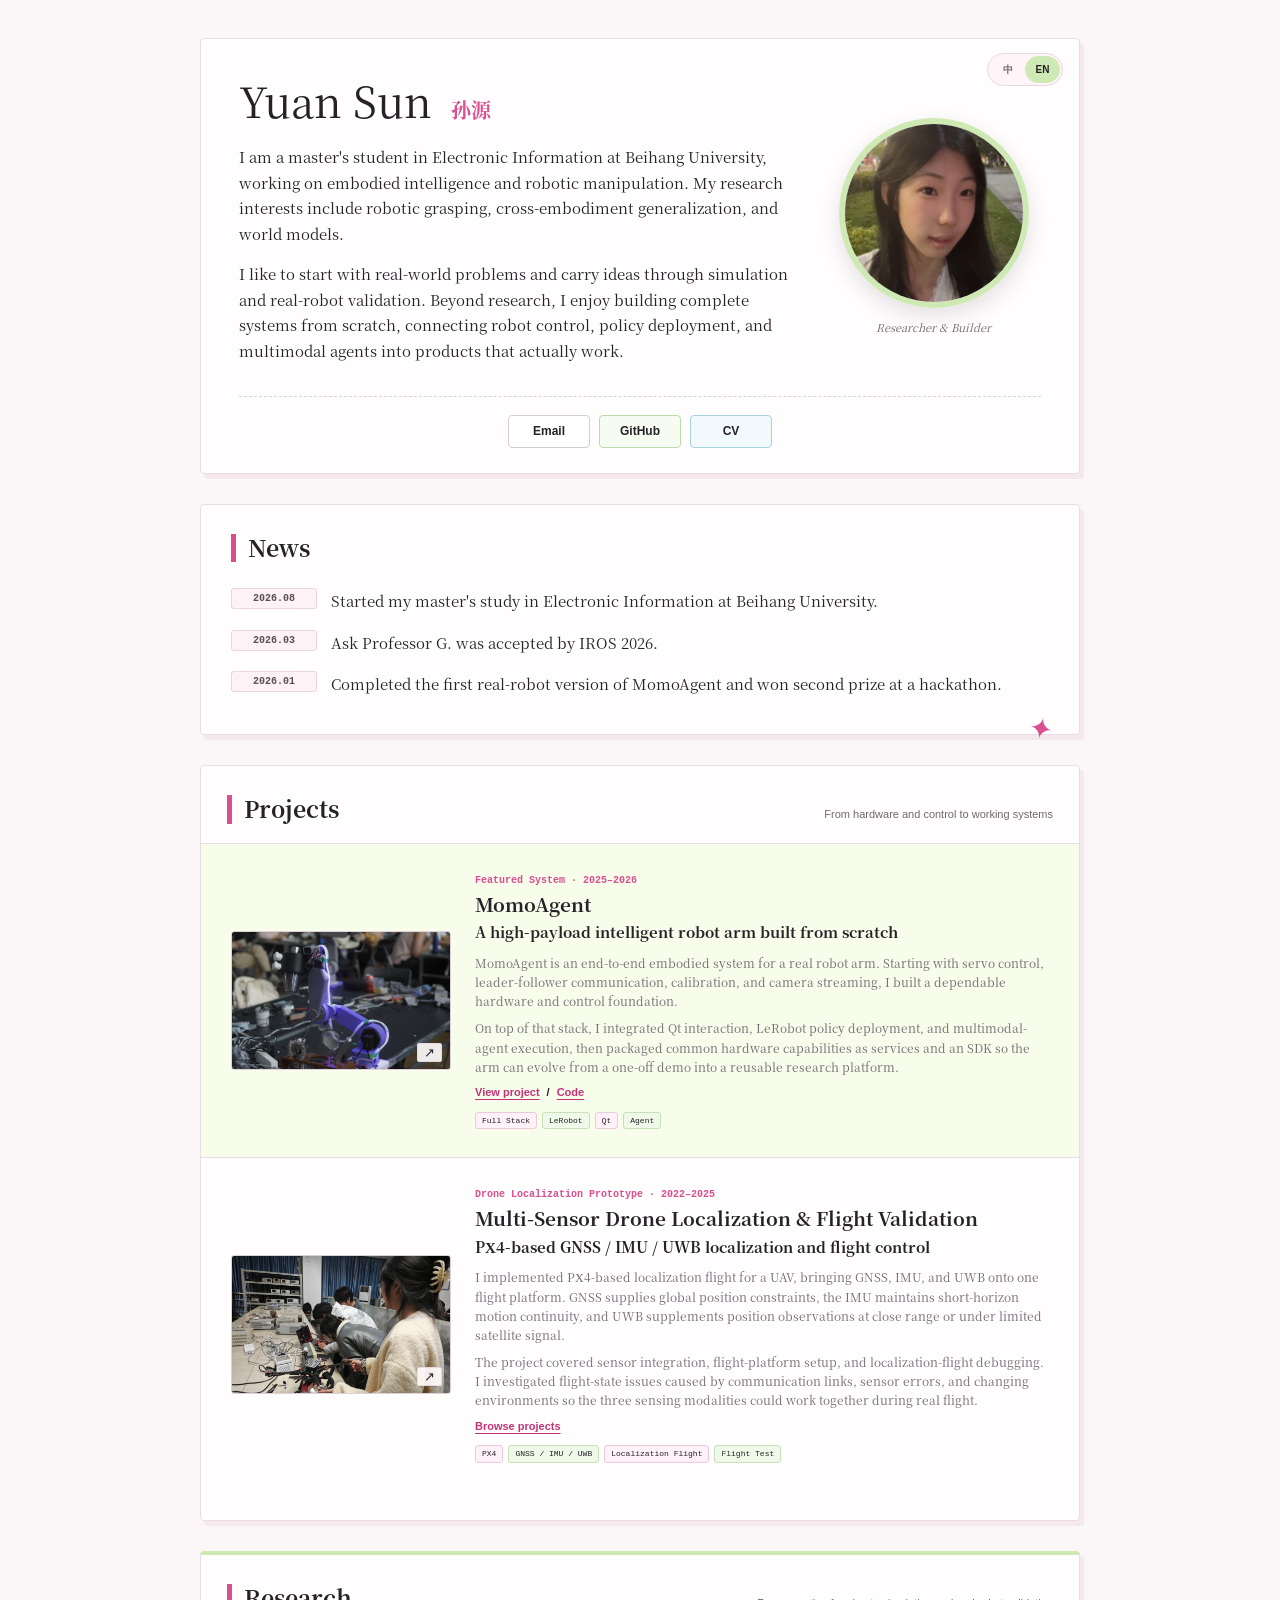
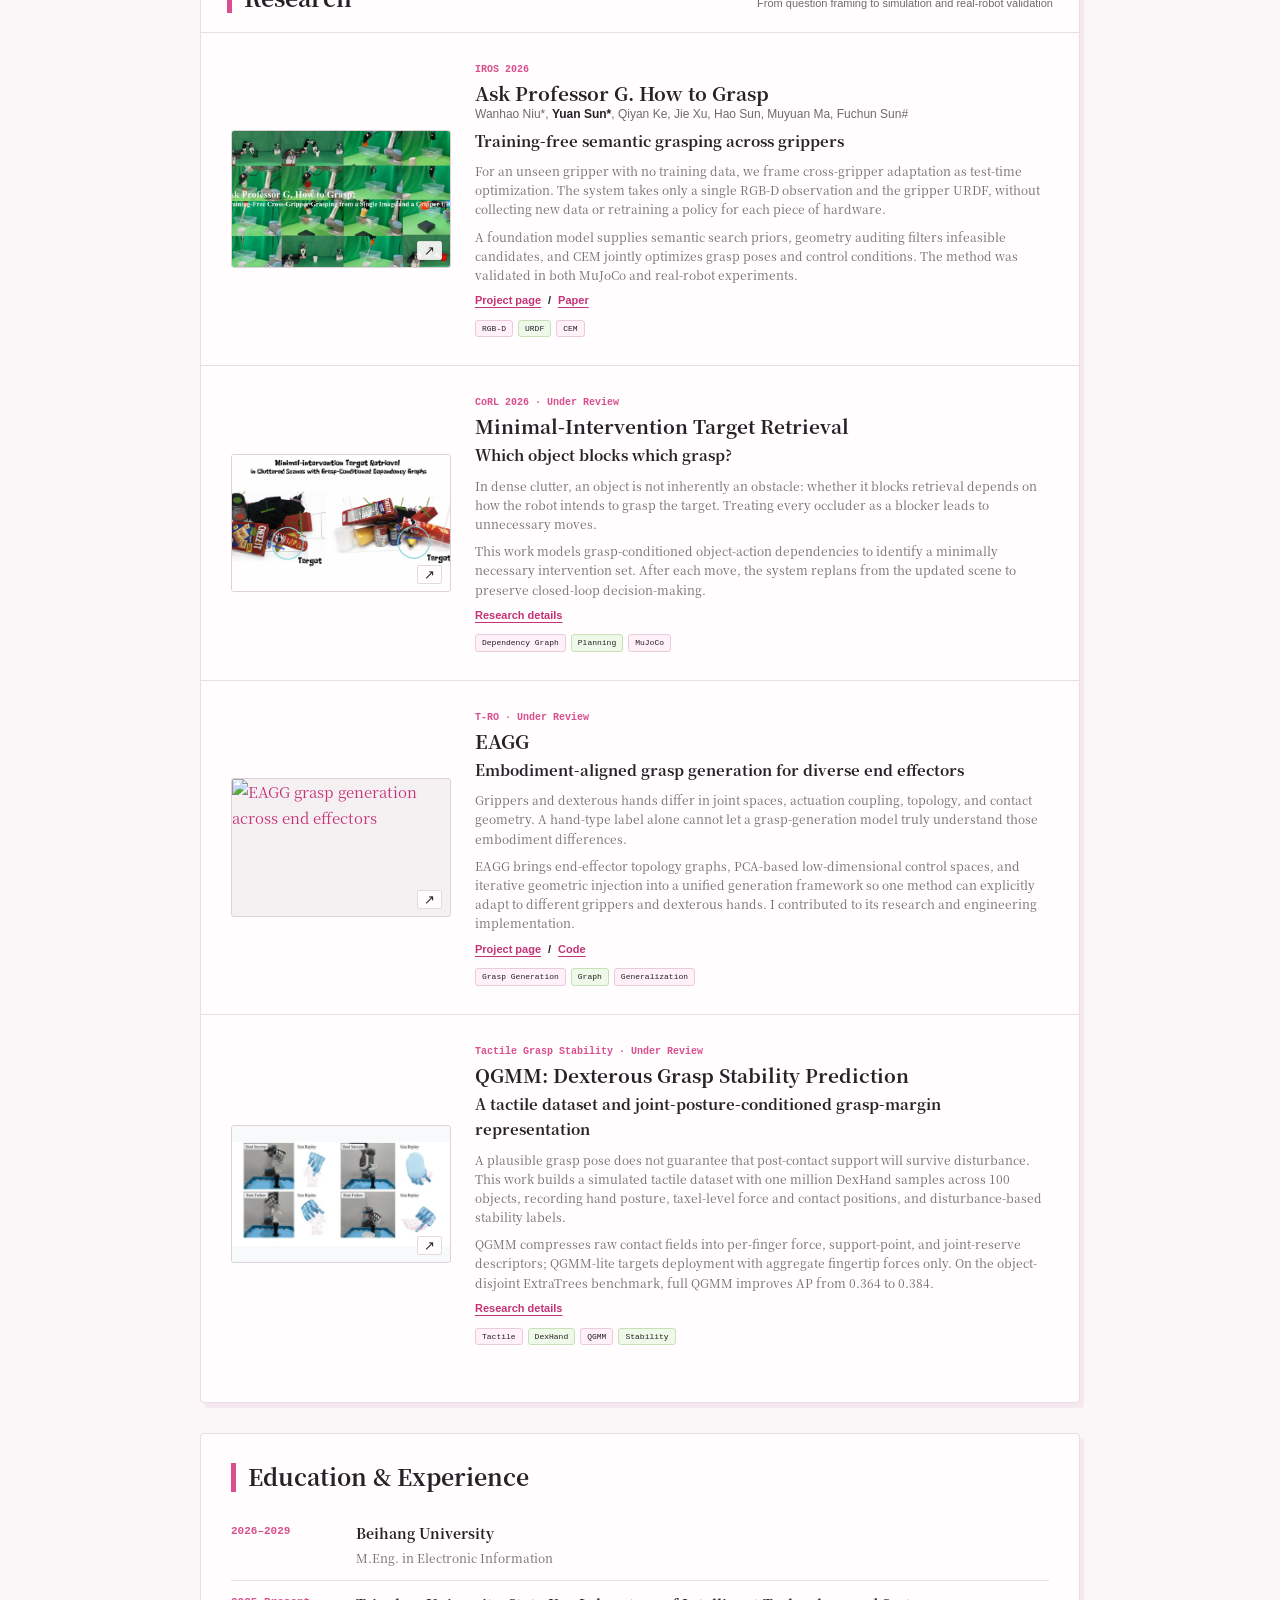
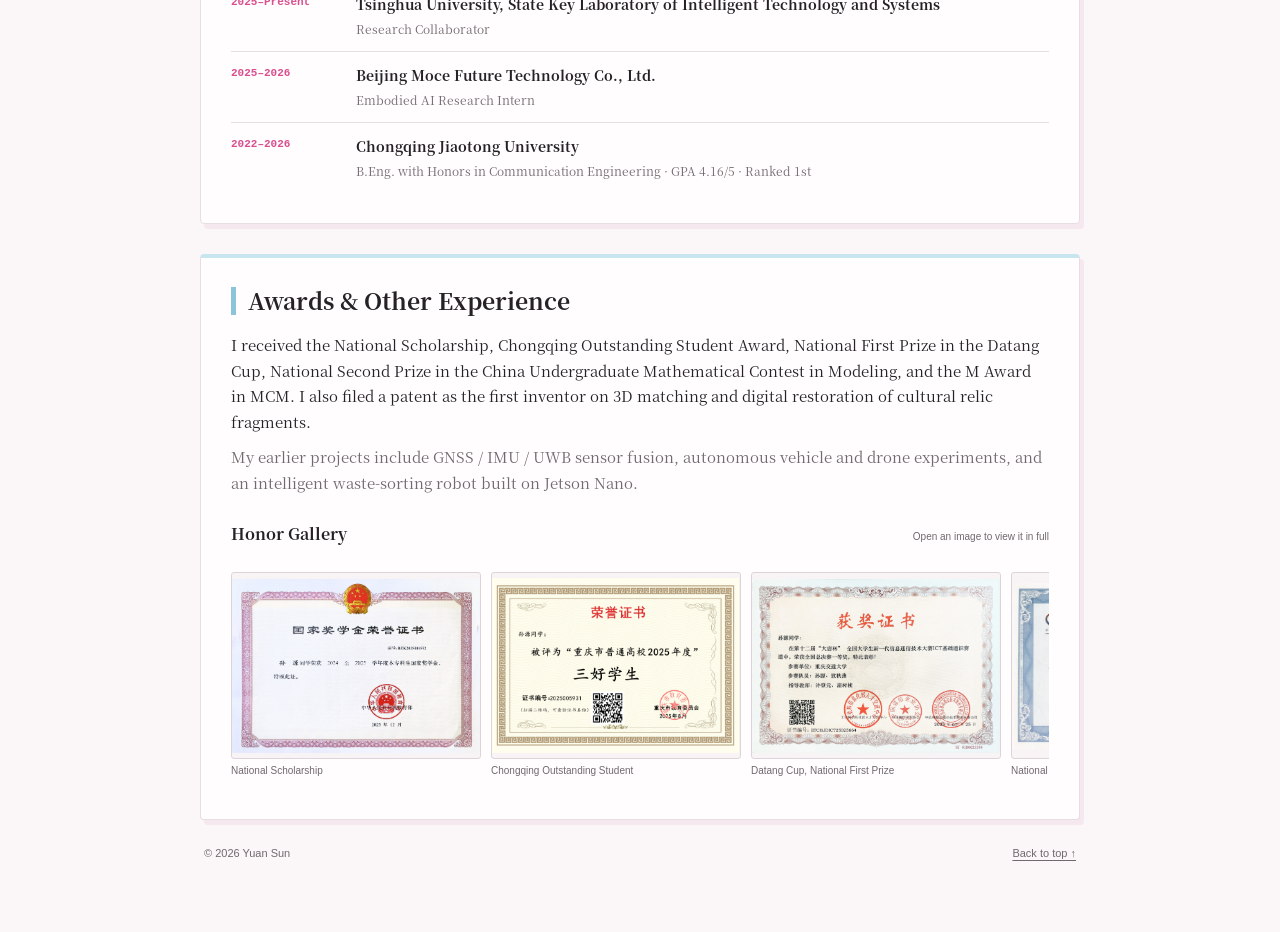
==== commit 089ed7f3: "Use tactile stability evaluation image as TRL cover" ====
--- a/index.html
+++ b/index.html
@@ -146,11 +146,7 @@
                     </div>
                 </article>
                 <article class="project-row">
-                    <a class="project-media trl-media" href="trl.html" aria-label="QGMM tactile grasp stability prediction research details">
-                        <span class="trl-stat">1M</span>
-                        <span class="trl-label">DexHand tactile samples</span>
-                        <span class="trl-signals">force / contact / posture</span>
-                    </a>
+                    <a class="project-media trl-media" href="trl.html"> <img src="assets/trl.jpg" width="908" height="433" alt="Real dexterous-hand executions and simulated replay for grasp stability evaluation"/> </a>
                     <div class="project-copy">
                         <p class="venue" data-zh="触觉抓取稳定性 · 在投" data-en="Tactile Grasp Stability · Under Review">Tactile Grasp Stability · Under Review</p>
                         <h3><a href="trl.html">QGMM: Dexterous Grasp Stability Prediction</a></h3>
--- a/styles.css
+++ b/styles.css
@@ -199,20 +199,7 @@
 .tags { display: flex; flex-wrap: wrap; gap: 5px; margin-top: 10px; }
 .tags span { padding: 1px 6px; background: #fff1f7; border: 1px solid #ebcad9; border-radius: 3px; font-family: var(--mono); font-size: 8px; }
 .tags span:nth-child(2n) { background: #eff9e9; border-color: #c7e0b8; }
-.project-media.trl-media {
-  display: flex;
-  min-height: 138px;
-  padding: 18px;
-  color: var(--ink);
-  background: #eef8fa;
-  border-color: #c8e0e6;
-  flex-direction: column;
-  justify-content: center;
-  text-decoration: none;
-}
-.trl-stat { color: var(--pink); font-family: var(--mono); font-size: 42px; font-weight: 800; line-height: .9; }
-.trl-label { margin-top: 8px; font-family: var(--sans); font-size: 11px; font-weight: 800; line-height: 1.25; }
-.trl-signals { margin-top: 13px; color: var(--muted); font-family: var(--mono); font-size: 8px; line-height: 1.3; }
+.project-media.trl-media img { background: #f7fafb; object-fit: contain; }
 
 .experience-list { margin: 18px 0 0; padding: 0; list-style: none; }
 .experience-list li { display: grid; grid-template-columns: 105px 1fr; gap: 20px; padding: 12px 0; border-bottom: 1px solid var(--line); }
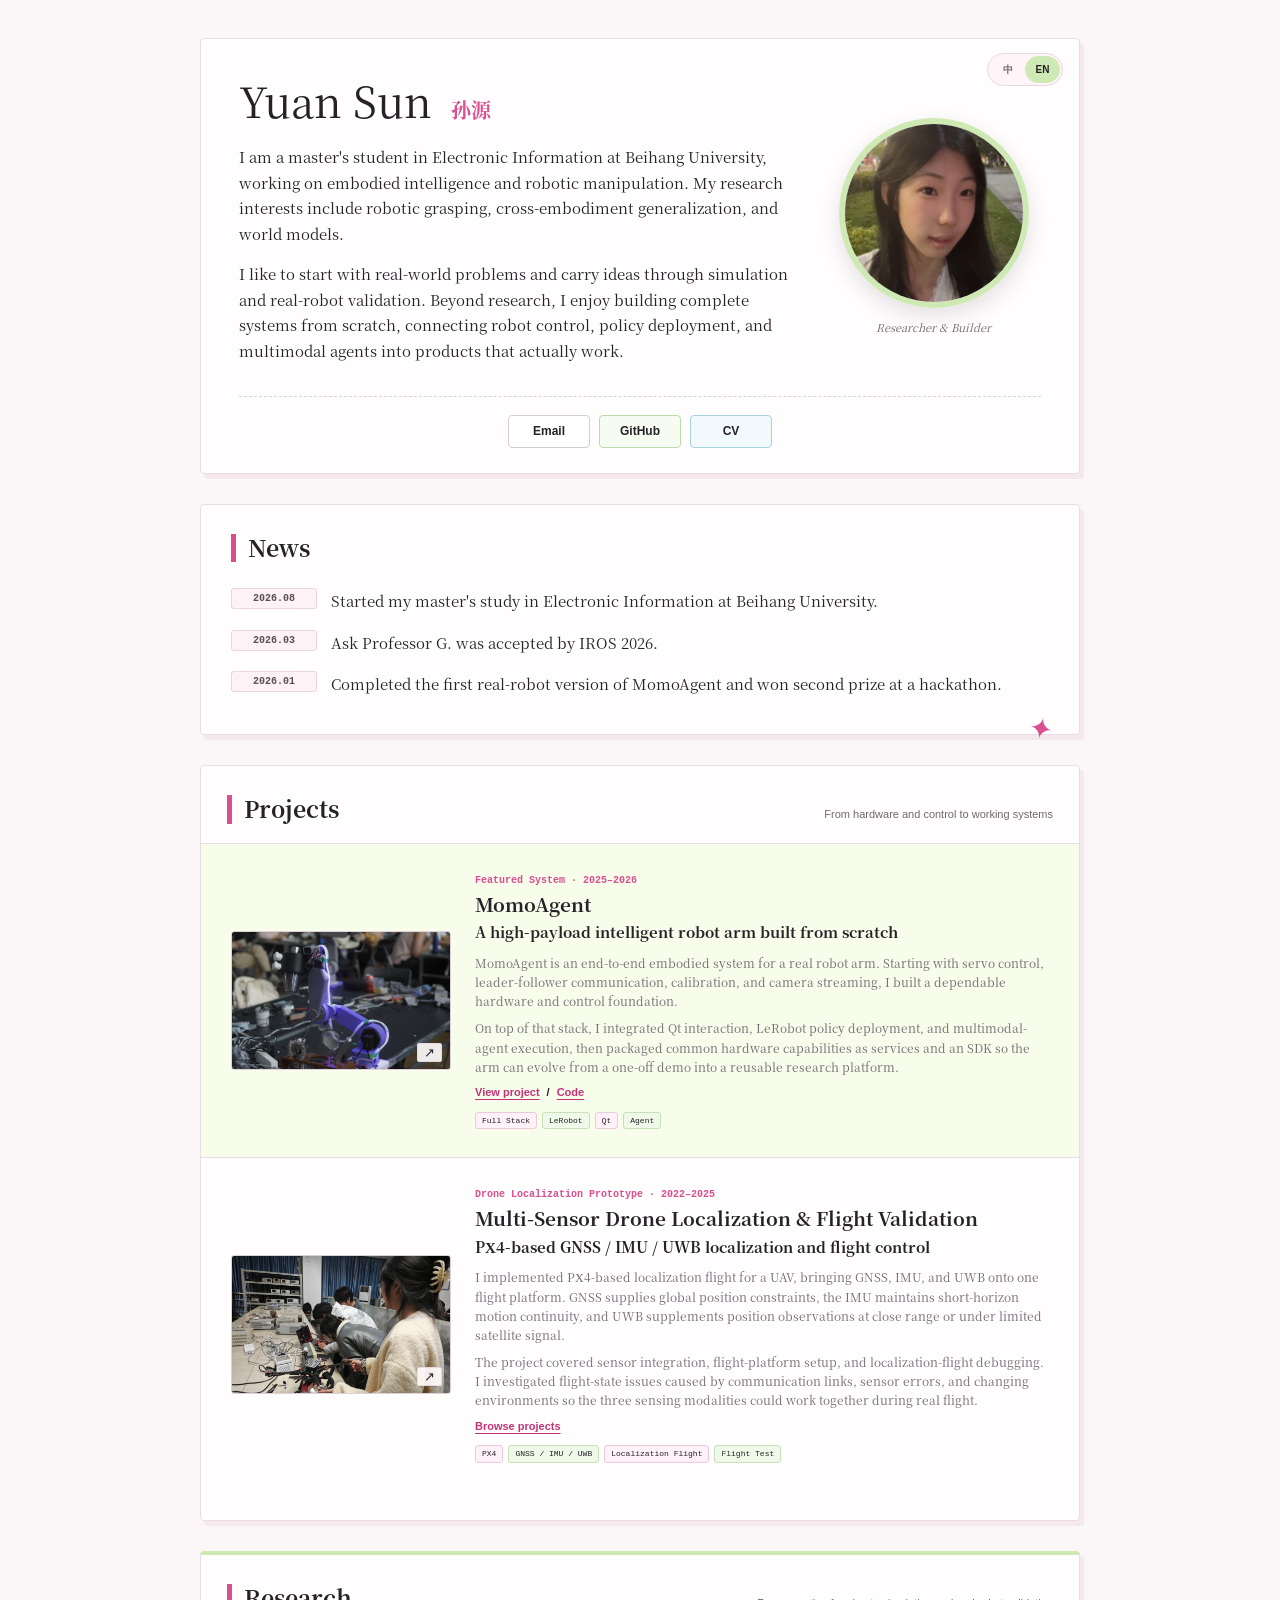
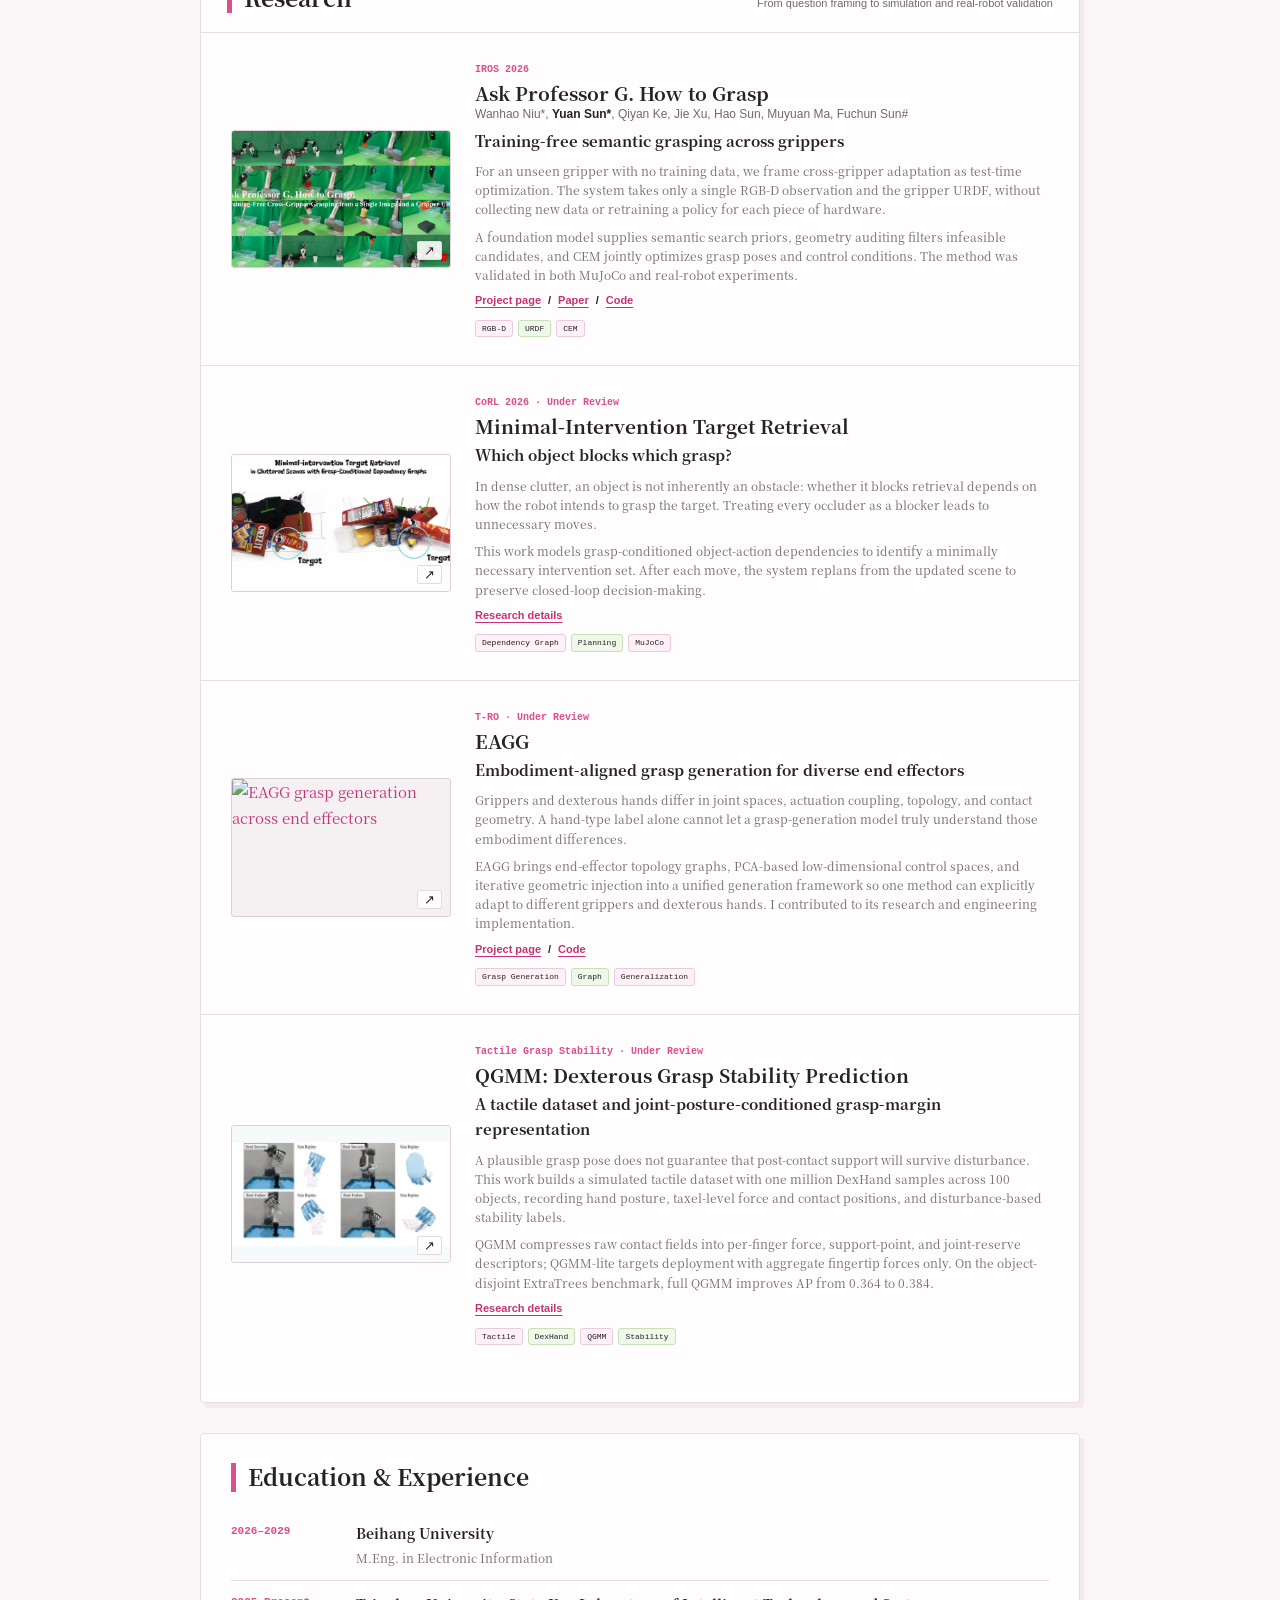
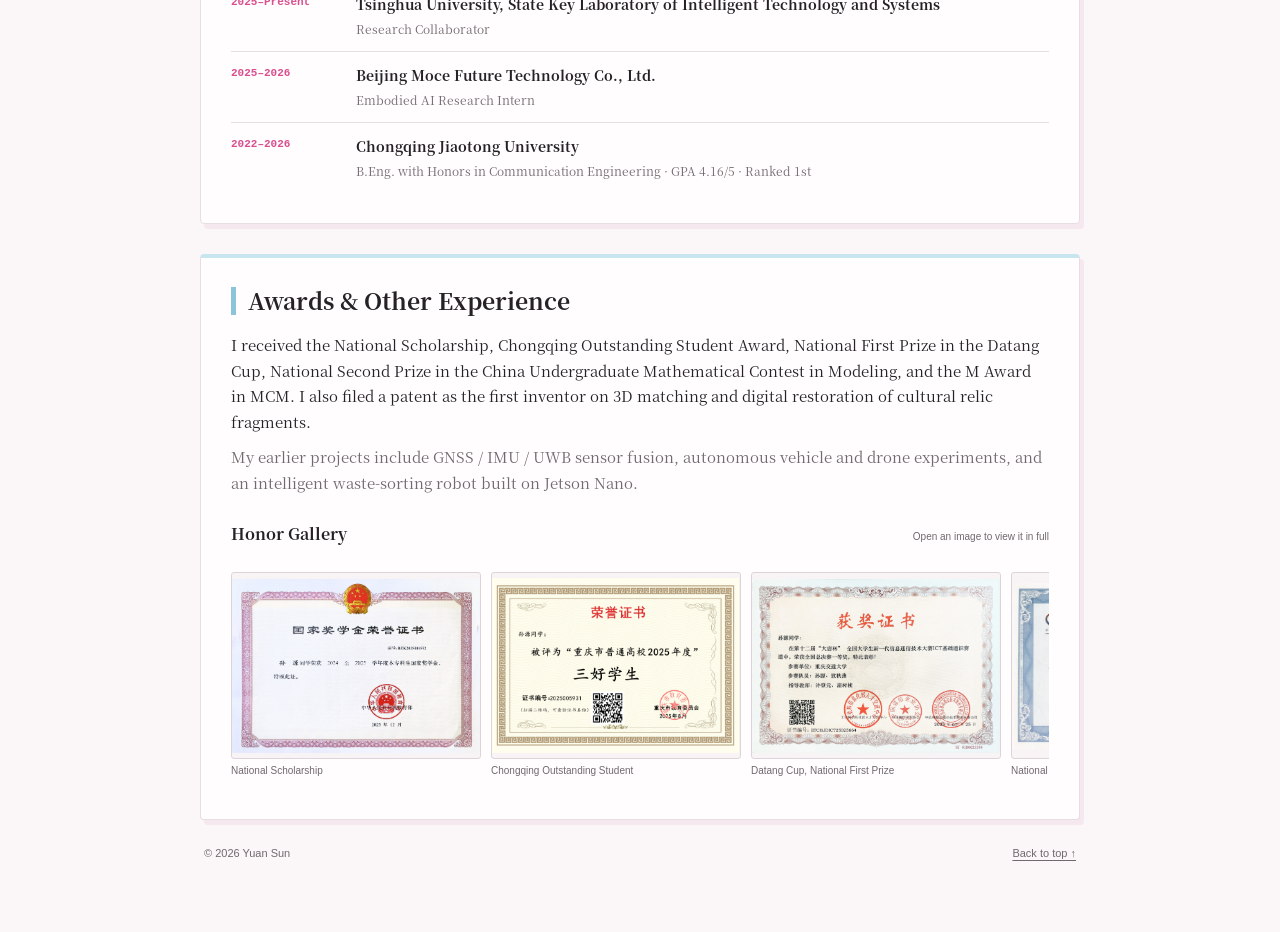
==== commit 0ce7c0f5: "Add IROS code link" ====
--- a/index.html
+++ b/index.html
@@ -105,7 +105,7 @@
                         <p class="subtitle" data-zh="无需训练的跨夹爪语义抓取" data-en="Training-free semantic grasping across grippers">无需训练的跨夹爪语义抓取</p>
                         <p data-zh="面对一个没有训练数据的新夹爪，我们将跨夹爪适配转化为测试时优化：系统只接收单帧 RGB-D 观测和夹爪 URDF，不依赖为每种硬件重新采集数据或训练策略。" data-en="For an unseen gripper with no training data, we frame cross-gripper adaptation as test-time optimization. The system takes only a single RGB-D observation and the gripper URDF, without collecting new data or retraining a policy for each piece of hardware.">面对一个没有训练数据的新夹爪，我们将跨夹爪适配转化为测试时优化：系统只接收单帧 RGB-D 观测和夹爪 URDF，不依赖为每种硬件重新采集数据或训练策略。</p>
                         <p data-zh="基础模型提供语义搜索先验，几何审计筛除不可执行候选，再通过 CEM 联合优化抓取位姿与控制条件；方法已在 MuJoCo 与真实机器人上完成验证。" data-en="A foundation model supplies semantic search priors, geometry auditing filters infeasible candidates, and CEM jointly optimizes grasp poses and control conditions. The method was validated in both MuJoCo and real-robot experiments.">基础模型提供语义搜索先验，几何审计筛除不可执行候选，再通过 CEM 联合优化抓取位姿与控制条件；方法已在 MuJoCo 与真实机器人上完成验证。</p>
-                        <p class="project-links"><a href="https://sunyuan1111.github.io/ASK-Professor-G-How-to-Grasp/" target="_blank" rel="noreferrer" data-zh="项目主页" data-en="Project page">项目主页</a><span aria-hidden="true">/</span><a href="项目照片/iros.pdf" target="_blank" rel="noreferrer">Paper</a></p>
+                        <p class="project-links"><a href="https://sunyuan1111.github.io/ASK-Professor-G-How-to-Grasp/" target="_blank" rel="noreferrer" data-zh="项目主页" data-en="Project page">项目主页</a><span aria-hidden="true">/</span><a href="项目照片/iros.pdf" target="_blank" rel="noreferrer">Paper</a><span aria-hidden="true">/</span><a href="https://github.com/sunyuan1111/ASK-Professor-G-How-to-Grasp" target="_blank" rel="noreferrer">Code</a></p>
                         <div class="tags">
                             <span>RGB-D</span>
                             <span>URDF</span>
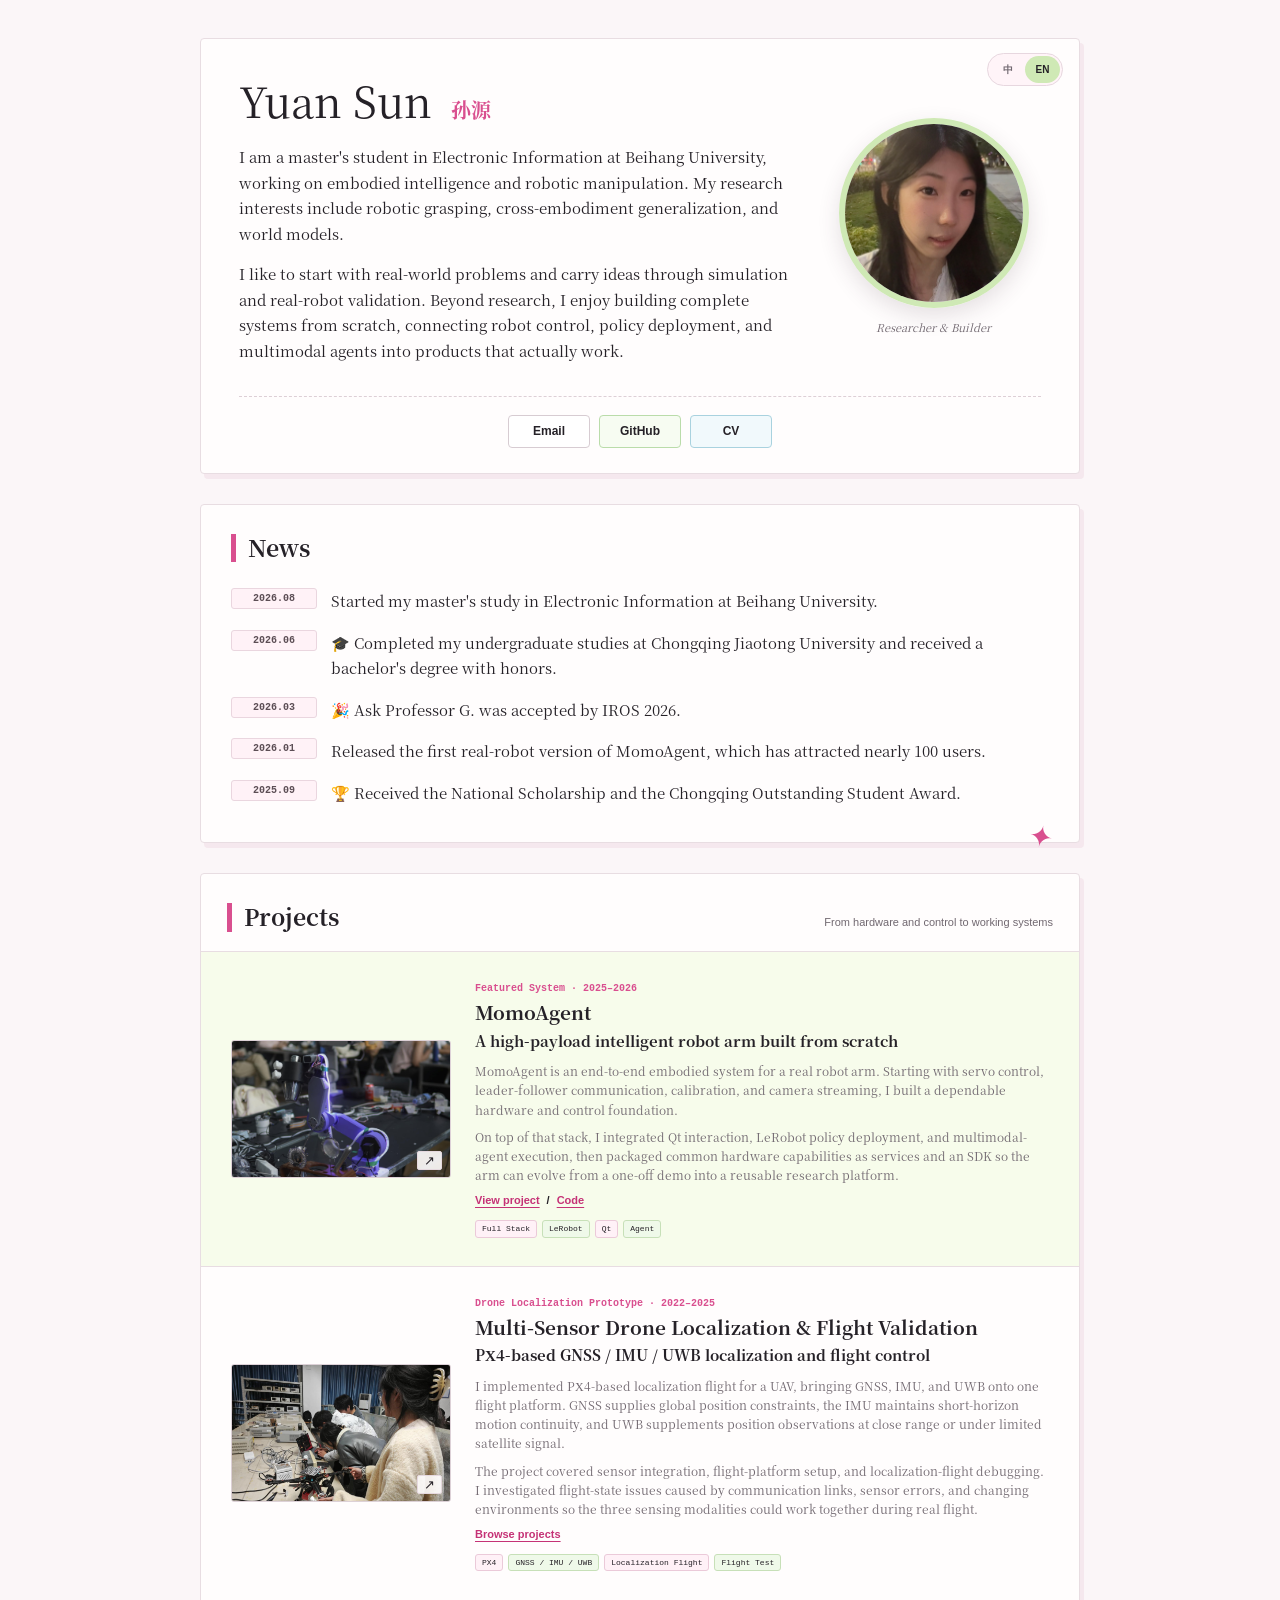
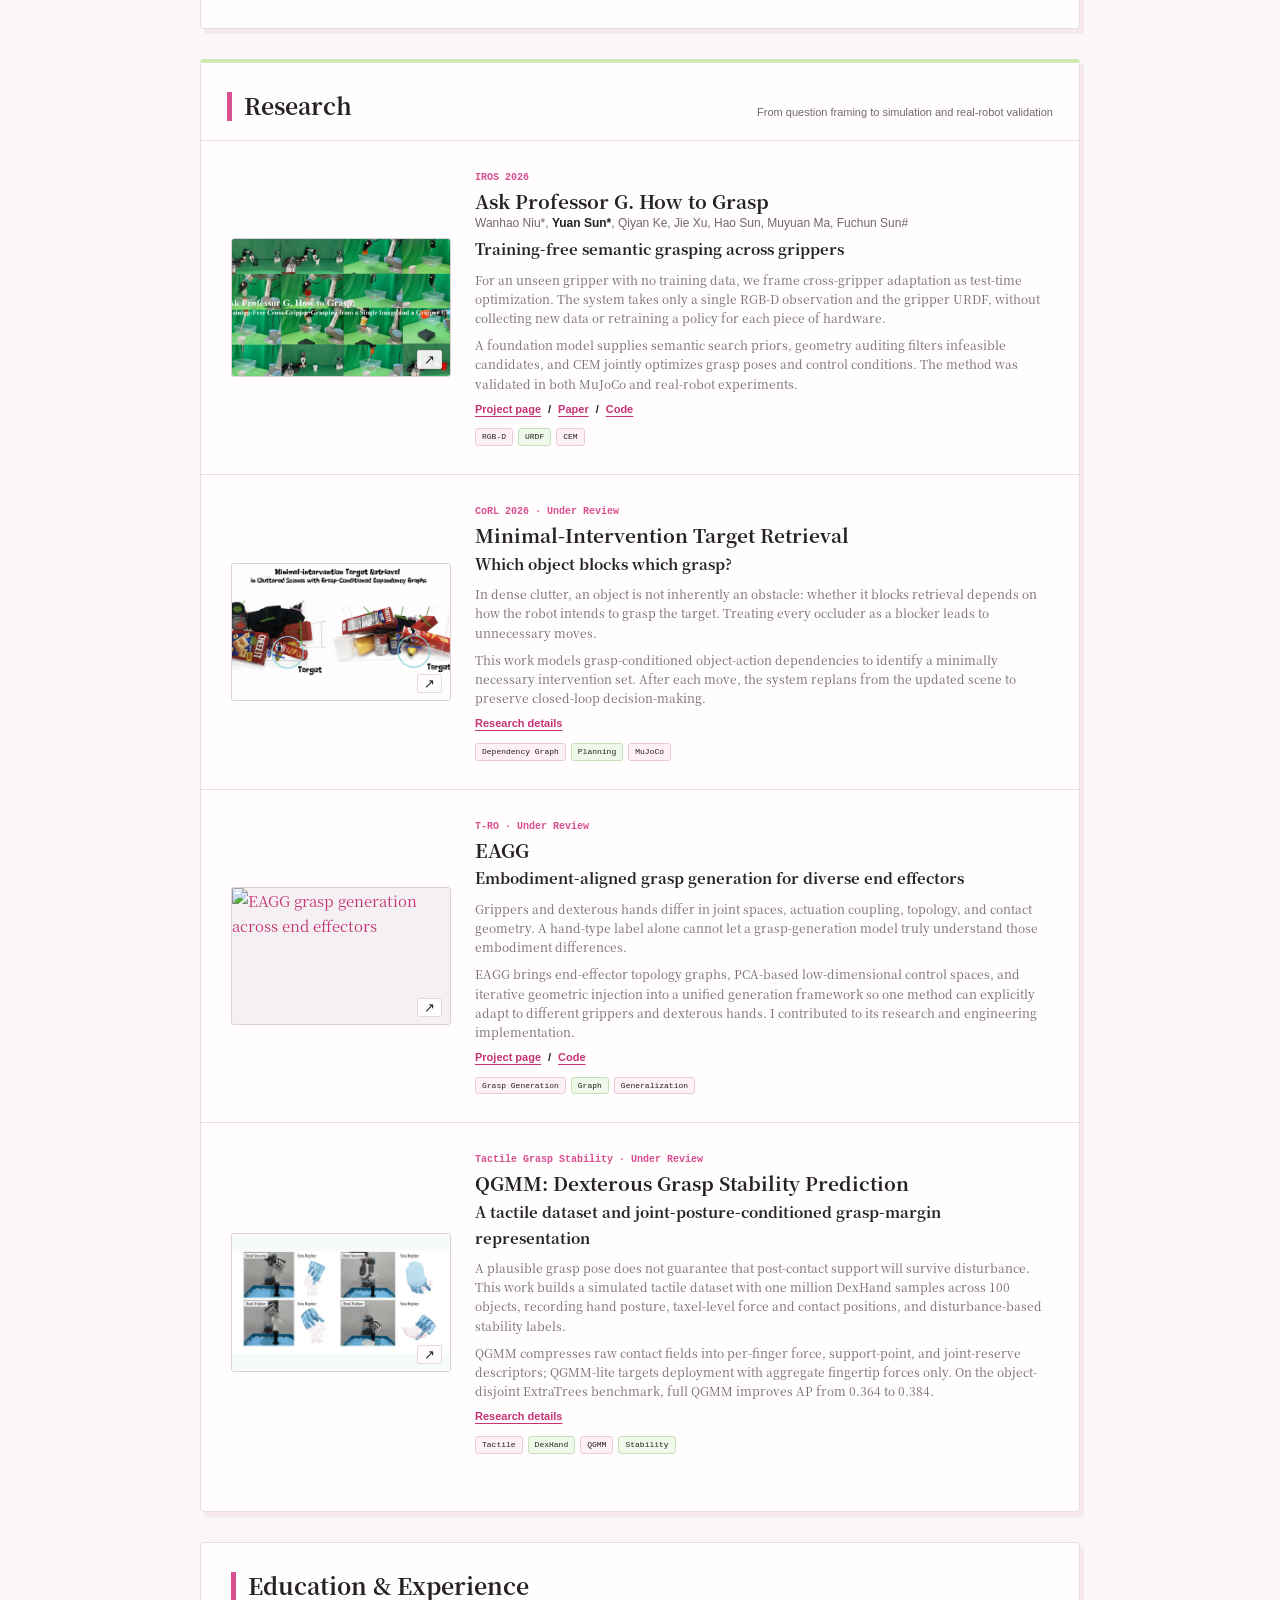
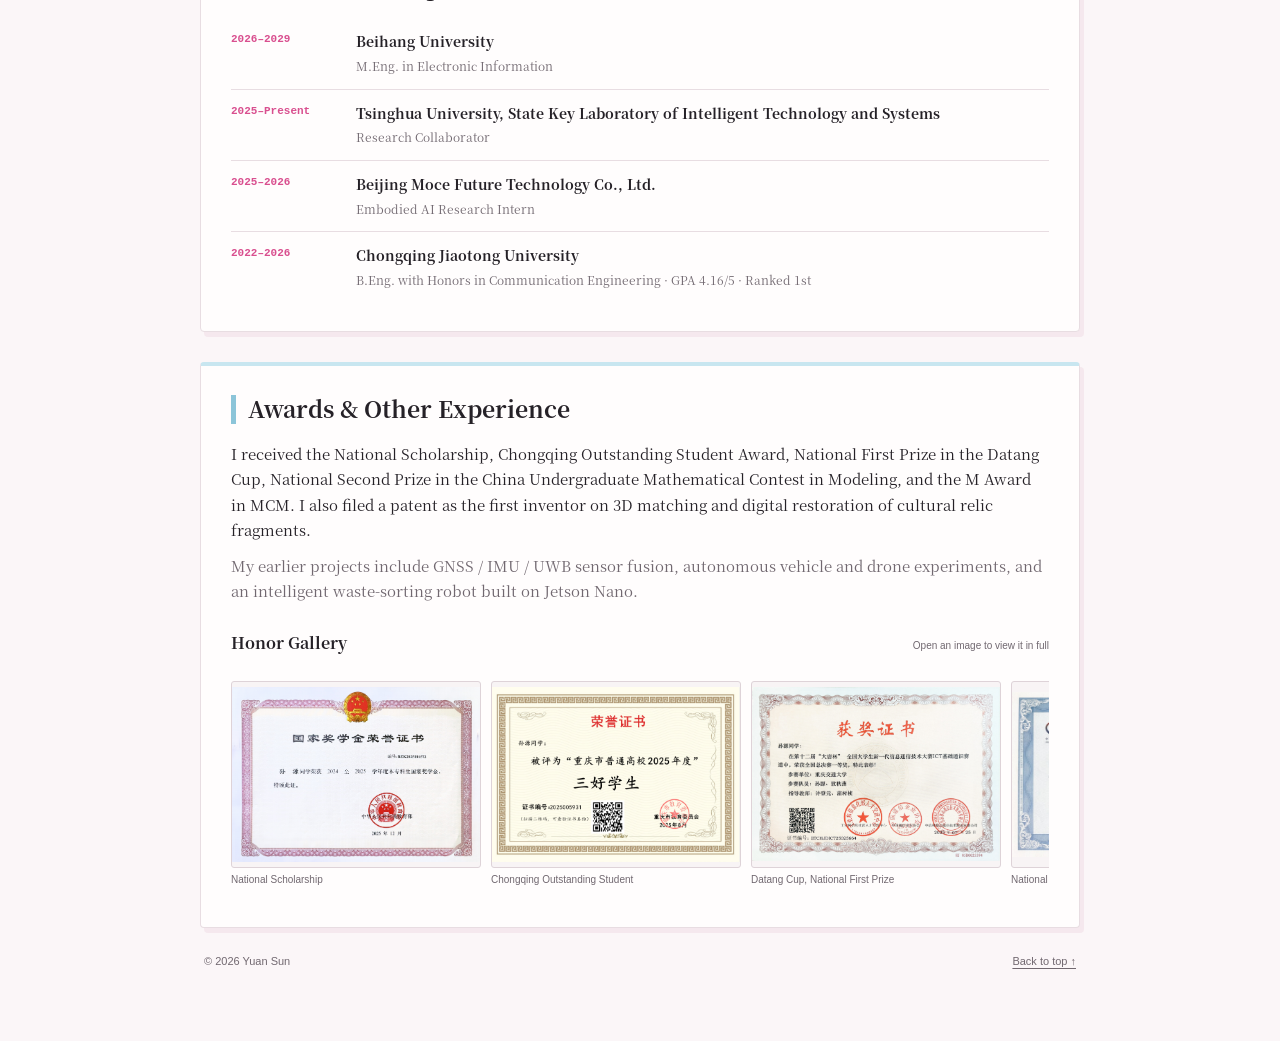
==== commit ffc051db: "Update news and honors timeline" ====
--- a/index.html
+++ b/index.html
@@ -41,12 +41,20 @@
                         <span data-zh="开始在北京航空航天大学攻读电子信息硕士学位。" data-en="Started my master's study in Electronic Information at Beihang University.">开始在北京航空航天大学攻读电子信息硕士学位。</span>
                     </li>
                     <li>
+                        <time>2026.06</time>
+                        <span data-zh="🎓 完成重庆交通大学本科学业，获得荣誉学士学位。" data-en="🎓 Completed my undergraduate studies at Chongqing Jiaotong University and received a bachelor's degree with honors.">🎓 完成重庆交通大学本科学业，获得荣誉学士学位。</span>
+                    </li>
+                    <li>
                         <time>2026.03</time>
-                        <span data-zh="Ask Professor G. 被 IROS 2026 接收。" data-en="Ask Professor G. was accepted by IROS 2026."><strong>Ask Professor G.</strong> 被 IROS 2026 接收。</span>
+                        <span data-zh="🎉 Ask Professor G. 被 IROS 2026 接收。" data-en="🎉 Ask Professor G. was accepted by IROS 2026.">🎉 <strong>Ask Professor G.</strong> 被 IROS 2026 接收。</span>
                     </li>
                     <li>
                         <time>2026.01</time>
-                        <span data-zh="完成 MomoAgent 首版真实机械臂系统，并获黑客松二等奖。" data-en="Completed the first real-robot version of MomoAgent and won second prize at a hackathon.">完成 <strong>MomoAgent</strong> 首版真实机械臂系统并开源<br></span>
+                        <span data-zh="完成 MomoAgent 首版真实机械臂系统并开源，吸引近百人使用。" data-en="Released the first real-robot version of MomoAgent, which has attracted nearly 100 users.">完成 <strong>MomoAgent</strong> 首版真实机械臂系统并开源，吸引近百人使用。</span>
+                    </li>
+                    <li>
+                        <time>2025.09</time>
+                        <span data-zh="🏆 获得国家奖学金，获评重庆市三好学生。" data-en="🏆 Received the National Scholarship and the Chongqing Outstanding Student Award.">🏆 获得国家奖学金，获评重庆市三好学生。</span>
                     </li>
                 </ul>
             </section>
